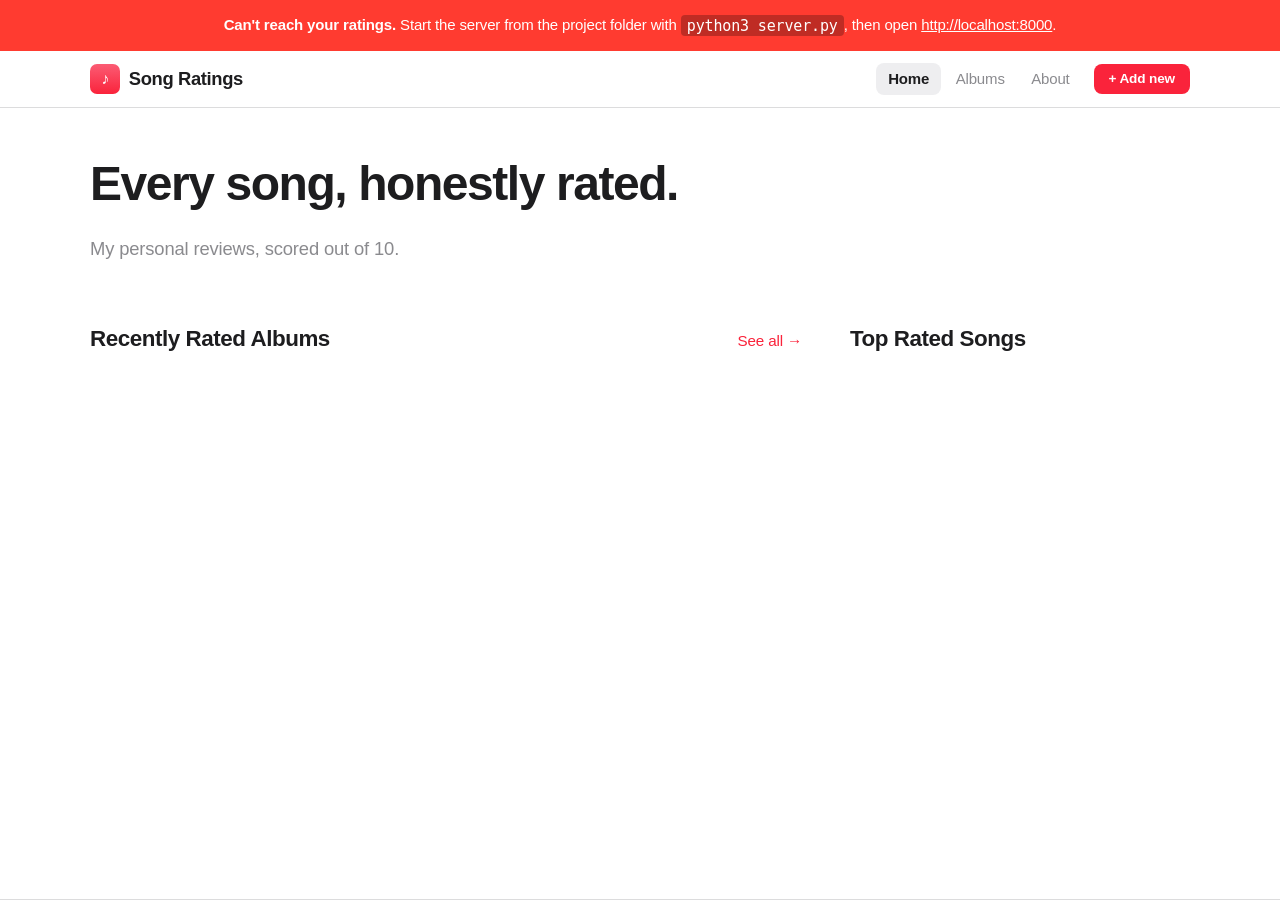
==== index.html @ 0f401fde "first commit" ====
<!DOCTYPE html>
<html lang="en">
<head>
  <meta charset="UTF-8">
  <meta name="viewport" content="width=device-width, initial-scale=1.0">
  <title>Song Ratings</title>
  <meta name="description" content="My personal song reviews and ratings.">
  <link rel="icon" href="assets/favicon.svg" type="image/svg+xml">
  <link rel="stylesheet" href="css/base.css">
  <link rel="stylesheet" href="css/layout.css">
  <link rel="stylesheet" href="css/components.css">
</head>
<body>
  <header id="site-header" class="site-header"></header>

  <main class="container">
    <section class="hero">
      <h1>Every song, honestly rated.</h1>
      <p class="hero-sub">My personal reviews, scored out of 10.</p>
      <div id="stats" class="stats"></div>
    </section>

    <div class="home-layout">
      <section>
        <div class="section-head">
          <h2>Recently Rated Albums</h2>
          <a href="albums.html" class="section-link">See all →</a>
        </div>
        <div id="recent-grid" class="album-grid"></div>
      </section>

      <aside class="sidebar">
        <h2>Top Rated Songs</h2>
        <div id="top-list" class="song-list"></div>
      </aside>
    </div>
  </main>

  <footer id="site-footer" class="site-footer"></footer>

  <script src="js/store.js"></script>
  <script src="js/utils.js"></script>
  <script src="js/components.js"></script>
  <script src="js/pages/home.js"></script>
</body>
</html>
---- css/base.css ----
/* Design tokens, reset, and typography. Change the look of the site here.
   Styled after Apple Music: SF system font, pink-red key color, translucent
   materials, and automatic light/dark mode. */

:root {
  /* Light mode */
  --bg: #ffffff;
  --bg-translucent: rgb(255 255 255 / 0.72);
  --surface: rgb(118 118 128 / 0.08);
  --surface-hover: rgb(118 118 128 / 0.14);
  --fill: rgb(118 118 128 / 0.12);
  --stripe: rgb(0 0 0 / 0.03);
  --border: rgb(60 60 67 / 0.18);
  --text: #1d1d1f;
  --text-muted: rgb(60 60 67 / 0.6);
  --accent: #fa233b;
  --accent-hover: #e01e34;
  --focus-ring: rgb(250 35 59 / 0.4);
  --on-accent: #ffffff;
  --cover-shadow: 0 4px 14px rgb(0 0 0 / 0.12);
  --cover-edge: inset 0 0 0 0.5px rgb(0 0 0 / 0.1);

  --tier-great: #34c759;
  --tier-good: #a4cf3c;
  --tier-okay: #ff9f0a;
  --tier-bad: #ff3b30;
  --on-tier: rgb(0 0 0 / 0.82);

  --radius: 12px;
  --radius-sm: 8px;
  --radius-cover: 6px;
  --max-width: 1180px;
  --gutter: clamp(16px, 4vw, 40px);

  --font-sans: -apple-system, BlinkMacSystemFont, "SF Pro Text", "SF Pro Icons",
    "Helvetica Neue", Helvetica, Arial, sans-serif;
  --font-display: -apple-system, BlinkMacSystemFont, "SF Pro Display",
    "Helvetica Neue", Helvetica, Arial, sans-serif;

  color-scheme: light dark;
}

@media (prefers-color-scheme: dark) {
  :root {
    --bg: #1f1f1f;
    --bg-translucent: rgb(31 31 31 / 0.72);
    --surface: rgb(255 255 255 / 0.05);
    --surface-hover: rgb(255 255 255 / 0.09);
    --fill: rgb(118 118 128 / 0.24);
    --stripe: rgb(255 255 255 / 0.035);
    --border: rgb(84 84 88 / 0.6);
    --text: rgb(255 255 255 / 0.92);
    --text-muted: rgb(235 235 245 / 0.6);
    --accent: #fa586a;
    --accent-hover: #fb6d7d;
    --focus-ring: rgb(250 88 106 / 0.45);
    --cover-shadow: 0 4px 18px rgb(0 0 0 / 0.45);
    --cover-edge: inset 0 0 0 0.5px rgb(255 255 255 / 0.1);

    --tier-great: #30d158;
    --tier-good: #a8d64a;
    --tier-okay: #ffb340;
    --tier-bad: #ff453a;
  }
}

*,
*::before,
*::after {
  box-sizing: border-box;
}

body {
  margin: 0;
  min-height: 100vh;
  display: flex;
  flex-direction: column;
  background: var(--bg);
  color: var(--text);
  font-family: var(--font-sans);
  font-size: 15px;
  line-height: 1.47;
  letter-spacing: -0.01em;
  -webkit-font-smoothing: antialiased;
  -moz-osx-font-smoothing: grayscale;
}

h1,
h2,
h3 {
  font-family: var(--font-display);
  line-height: 1.15;
  margin: 0 0 0.5em;
}

h1 { font-size: clamp(1.9rem, 4vw, 2.5rem); font-weight: 700; letter-spacing: -0.025em; }
h2 { font-size: 1.4rem; font-weight: 700; letter-spacing: -0.02em; }
h3 { font-size: 1rem; font-weight: 600; letter-spacing: -0.01em; }

p { margin: 0 0 1em; }

a {
  color: var(--accent);
  text-decoration: none;
}

img {
  max-width: 100%;
  display: block;
}

input,
select {
  font: inherit;
  color: var(--text);
  background-color: var(--fill);
  border: 0;
  border-radius: var(--radius-sm);
  padding: 0.55em 0.85em;
}

input::placeholder { color: var(--text-muted); }

select {
  appearance: none;
  padding-right: 2.2em;
  background-image: url("data:image/svg+xml,%3Csvg xmlns='http://www.w3.org/2000/svg' width='10' height='6' viewBox='0 0 10 6'%3E%3Cpath d='M1 1l4 4 4-4' fill='none' stroke='%238e8e93' stroke-width='1.6' stroke-linecap='round' stroke-linejoin='round'/%3E%3C/svg%3E");
  background-repeat: no-repeat;
  background-position: right 0.85em center;
  cursor: pointer;
}

input:focus,
select:focus,
a:focus-visible,
button:focus-visible {
  outline: 3px solid var(--focus-ring);
  outline-offset: 1px;
}

.muted { color: var(--text-muted); }
---- css/layout.css ----
/* Page-level structure: header, footer, containers, grids. */

.container {
  width: 100%;
  max-width: var(--max-width);
  margin: 0 auto;
  padding-inline: var(--gutter);
}

main.container {
  flex: 1;
  padding-block: 2.5rem 4rem;
}

/* Header */
.site-header {
  position: sticky;
  top: 0;
  z-index: 10;
  background: var(--bg-translucent);
  backdrop-filter: saturate(180%) blur(20px);
  -webkit-backdrop-filter: saturate(180%) blur(20px);
  border-bottom: 0.5px solid var(--border);
}

.header-inner {
  display: flex;
  align-items: center;
  justify-content: space-between;
  gap: 1rem;
  height: 56px;
}

.logo {
  display: flex;
  align-items: center;
  gap: 0.55rem;
  color: var(--text);
  font-family: var(--font-display);
  font-weight: 600;
  font-size: 1.15rem;
  letter-spacing: -0.02em;
}

.logo-mark {
  display: grid;
  place-items: center;
  width: 30px;
  height: 30px;
  border-radius: 7px;
  background: linear-gradient(180deg, #fb5c74, #fa233b);
  color: #fff;
  font-size: 1rem;
}

.nav {
  display: flex;
  align-items: center;
  gap: 0.15rem;
}

.nav-link {
  color: var(--text-muted);
  padding: 0.35em 0.8em;
  border-radius: var(--radius-sm);
  font-weight: 500;
  transition: color 0.15s, background 0.15s;
}

.nav-link:hover { color: var(--text); }
.nav-link.active { color: var(--text); background: var(--fill); font-weight: 600; }

/* Footer */
.site-footer {
  border-top: 0.5px solid var(--border);
  color: var(--text-muted);
  font-size: 0.8rem;
}

.footer-inner {
  display: flex;
  justify-content: space-between;
  flex-wrap: wrap;
  gap: 0.5rem;
  padding-block: 1.5rem;
}

/* Home */
.hero {
  padding-block: 0.5rem 2.5rem;
}

.hero h1 { font-size: clamp(2.1rem, 5vw, 3rem); font-weight: 800; letter-spacing: -0.03em; }

.hero-sub {
  color: var(--text-muted);
  font-size: 1.15rem;
}

.home-layout {
  display: grid;
  grid-template-columns: 1fr 340px;
  gap: 3rem;
  align-items: start;
}

.sidebar {
  position: sticky;
  top: 80px;
}

.section-head,
.page-head {
  display: flex;
  align-items: baseline;
  justify-content: space-between;
  flex-wrap: wrap;
  gap: 0.5rem;
  margin-bottom: 1rem;
}

.section-head h2 { margin: 0; }

/* Grids */
.album-grid {
  display: grid;
  grid-template-columns: repeat(auto-fill, minmax(180px, 1fr));
  gap: 1.75rem 1.25rem;
}

.song-list {
  display: flex;
  flex-direction: column;
}

/* Prose pages (About) */
.prose {
  max-width: 720px;
}

.prose h2 { margin-top: 2rem; }

@media (max-width: 860px) {
  .home-layout { grid-template-columns: 1fr; }
  .sidebar { position: static; }
}

@media (max-width: 480px) {
  .logo-text { display: none; }
  .nav-link { padding: 0.35em 0.5em; }
  .album-grid { grid-template-columns: repeat(2, 1fr); gap: 1.25rem 0.75rem; }
}
---- css/components.css ----
/* Reusable pieces: cards, rating badges, covers, tracklist, detail pages. */

/* Stats */
.stats {
  display: flex;
  flex-wrap: wrap;
  gap: 0.75rem;
  margin-top: 1.5rem;
}

.stat {
  display: flex;
  flex-direction: column;
  min-width: 140px;
  padding: 0.9rem 1.2rem;
  background: var(--surface);
  border-radius: var(--radius);
}

.stat-value {
  font-family: var(--font-display);
  font-size: 1.75rem;
  font-weight: 700;
  letter-spacing: -0.02em;
  font-variant-numeric: tabular-nums;
}

.stat-label { color: var(--text-muted); font-size: 0.8rem; font-weight: 500; }

.section-link { font-weight: 400; font-size: 0.95rem; }
.section-link:hover { text-decoration: underline; }

/* Covers */
.cover {
  aspect-ratio: 1;
  object-fit: cover;
  border-radius: var(--radius-cover);
  background: var(--fill);
  box-shadow: var(--cover-edge);
  flex-shrink: 0;
}

.cover-sm { width: 44px; border-radius: 4px; }
.cover-md { width: 100%; box-shadow: var(--cover-edge), var(--cover-shadow); }
.cover-lg {
  width: min(270px, 100%);
  border-radius: 10px;
  box-shadow: var(--cover-edge), 0 10px 40px rgb(0 0 0 / 0.25);
}

.cover-placeholder {
  display: grid;
  place-items: center;
  background: linear-gradient(
    135deg,
    hsl(var(--hue) 70% 55%),
    hsl(calc(var(--hue) + 50) 65% 35%)
  );
  color: rgb(255 255 255 / 0.9);
  font-family: var(--font-display);
  font-weight: 700;
  font-size: 2.5rem;
}

.cover-sm.cover-placeholder { font-size: 1rem; }
.cover-lg.cover-placeholder { font-size: 5rem; }

/* Rating badge */
.rating-badge {
  display: inline-grid;
  place-items: center;
  font-family: var(--font-display);
  font-weight: 700;
  border-radius: 6px;
  color: var(--on-tier);
  font-variant-numeric: tabular-nums;
  letter-spacing: -0.01em;
}

.rating-sm { min-width: 38px; padding: 0.1em 0.45em; font-size: 0.8rem; }
.rating-md { min-width: 44px; padding: 0.2em 0.5em; font-size: 0.95rem; }
.rating-lg { min-width: 110px; padding: 0.25em 0.5em; font-size: 3rem; border-radius: var(--radius); }

.tier-great { background: var(--tier-great); }
.tier-good  { background: var(--tier-good); }
.tier-okay  { background: var(--tier-okay); }
.tier-bad   { background: var(--tier-bad); }
.tier-none  { background: var(--fill); color: var(--text-muted); }

/* Progress (tracks rated) */
.progress {
  display: flex;
  align-items: center;
  gap: 0.5rem;
  margin-top: 0.4rem;
}

.progress-bar {
  flex: 1;
  max-width: 200px;
  height: 3px;
  background: var(--fill);
  border-radius: 999px;
  overflow: hidden;
}

.progress-bar span {
  display: block;
  height: 100%;
  background: var(--accent);
  border-radius: 999px;
}

.progress-label {
  color: var(--text-muted);
  font-size: 0.72rem;
  white-space: nowrap;
}

/* Album card (grid): just artwork and text, like an Apple Music shelf */
.album-card {
  position: relative;
  display: flex;
  flex-direction: column;
  gap: 0.55rem;
  color: inherit;
}

.album-card .cover { transition: filter 0.2s; }
.album-card:hover .cover { filter: brightness(0.82); }

.album-card .rating-badge {
  position: absolute;
  top: 0.5rem;
  right: 0.5rem;
  box-shadow: 0 2px 8px rgb(0 0 0 / 0.3);
}

.album-card .tier-none {
  background: rgb(30 30 30 / 0.55);
  color: rgb(255 255 255 / 0.85);
  backdrop-filter: blur(12px);
  -webkit-backdrop-filter: blur(12px);
}

.album-card-body { min-width: 0; line-height: 1.3; }

.album-title,
.song-title {
  margin: 0;
  font-family: var(--font-sans);
  font-size: 0.92rem;
  font-weight: 500;
  overflow: hidden;
  text-overflow: ellipsis;
  white-space: nowrap;
}

.album-artist,
.song-artist {
  margin: 0;
  color: var(--text-muted);
  font-size: 0.88rem;
  overflow: hidden;
  text-overflow: ellipsis;
  white-space: nowrap;
}

/* Song row (ranked list) */
.song-row {
  display: flex;
  align-items: center;
  gap: 0.75rem;
  padding: 0.45rem 0.5rem;
  border-radius: var(--radius-sm);
  color: inherit;
}

.song-row:hover { background: var(--surface-hover); }

.song-rank {
  width: 1.5rem;
  text-align: right;
  color: var(--text-muted);
  font-size: 0.9rem;
  font-weight: 600;
  font-variant-numeric: tabular-nums;
}

.song-row-body {
  display: flex;
  flex-direction: column;
  flex: 1;
  min-width: 0;
  line-height: 1.3;
}

.song-row-body .song-artist { font-size: 0.82rem; }

/* Tracklist (album page): striped rows like Apple Music */
.tracklist {
  margin-top: 2rem;
}

.tracklist-head,
.track-row {
  display: grid;
  grid-template-columns: 2rem 1fr auto 3.5rem;
  gap: 1rem;
  align-items: center;
  padding: 0.55rem 0.75rem;
}

.tracklist-head {
  color: var(--text-muted);
  font-size: 0.72rem;
  font-weight: 600;
  letter-spacing: 0.04em;
  text-transform: uppercase;
  margin-bottom: 0.25rem;
}

.tracklist-head span:first-child,
.track-number { text-align: right; }

.tracklist-head span:last-child { text-align: center; }

.track-row {
  border-radius: var(--radius-sm);
  color: var(--text);
}

.track-row:nth-of-type(odd) { background: var(--stripe); }
.track-row:hover { background: var(--surface-hover); }

.track-number,
.track-duration {
  color: var(--text-muted);
  font-variant-numeric: tabular-nums;
  font-size: 0.88rem;
}

.track-title {
  min-width: 0;
  overflow: hidden;
  text-overflow: ellipsis;
  white-space: nowrap;
}

.track-row.unrated .track-title { color: var(--text-muted); }
.track-row.unrated:hover .track-title { color: var(--text); }

/* Filters */
.filters {
  display: flex;
  flex-wrap: wrap;
  gap: 0.6rem;
  margin-bottom: 1.75rem;
}

.filters input { flex: 1 1 260px; }
.filters select { flex: 0 1 auto; }

.empty-state {
  grid-column: 1 / -1;
  padding: 3rem 1rem;
  text-align: center;
  color: var(--text-muted);
}

/* Album & song detail pages */
.back-link {
  display: inline-block;
  margin-bottom: 1.5rem;
  font-size: 0.95rem;
}

.back-link:hover { text-decoration: underline; }

.detail-hero {
  display: grid;
  grid-template-columns: auto 1fr auto;
  gap: 2rem;
  align-items: end;
  padding-bottom: 1.5rem;
}

.eyebrow {
  margin: 0 0 0.4rem;
  color: var(--text-muted);
  font-size: 0.75rem;
  font-weight: 600;
  letter-spacing: 0.04em;
  text-transform: uppercase;
}

.detail-hero h1 { margin-bottom: 0.2rem; }

.detail-hero-artist {
  margin: 0;
  color: var(--accent);
  font-family: var(--font-display);
  font-size: clamp(1.25rem, 2.5vw, 1.6rem);
  font-weight: 500;
  letter-spacing: -0.02em;
}

.detail-hero-sub { color: var(--text-muted); margin: 0.25rem 0 1rem; }

.detail-hero-score {
  display: flex;
  flex-direction: column;
  align-items: center;
  gap: 0.35rem;
}

.score-label { color: var(--text-muted); font-size: 0.8rem; }

.tags {
  display: flex;
  flex-wrap: wrap;
  gap: 0.4rem;
}

.tag {
  padding: 0.2em 0.75em;
  background: var(--fill);
  border-radius: 999px;
  color: var(--text-muted);
  font-size: 0.78rem;
  font-weight: 500;
}

.review {
  max-width: 720px;
  padding-top: 1.5rem;
  font-size: 1.05rem;
  line-height: 1.6;
}

.review-date {
  margin-top: 2rem;
  color: var(--text-muted);
  font-size: 0.85rem;
}

.track-nav {
  display: flex;
  justify-content: space-between;
  gap: 1rem;
  margin-top: 3rem;
  padding-top: 1.5rem;
  border-top: 0.5px solid var(--border);
}

.track-nav a:hover { text-decoration: underline; }

/* About page scale */
.scale {
  list-style: none;
  padding: 0;
  display: flex;
  flex-direction: column;
  gap: 0.75rem;
}

.scale li {
  display: flex;
  align-items: center;
  gap: 1rem;
}

.scale .rating-badge { min-width: 64px; }

@media (max-width: 720px) {
  .detail-hero {
    grid-template-columns: 1fr;
    align-items: start;
  }

  .detail-hero-score {
    flex-direction: row;
    align-items: baseline;
    gap: 0.75rem;
  }

  .rating-lg { font-size: 2.2rem; min-width: 90px; }

  .tracklist-head,
  .track-row { gap: 0.6rem; padding-inline: 0.4rem; }
}

/* Buttons: filled accent for primary, gray fill with accent text otherwise */
.button {
  display: inline-flex;
  align-items: center;
  justify-content: center;
  gap: 0.4em;
  padding: 0.5em 1.1em;
  font: inherit;
  font-weight: 600;
  font-size: 0.9rem;
  color: var(--accent);
  background: var(--fill);
  border: 0;
  border-radius: var(--radius-sm);
  cursor: pointer;
  white-space: nowrap;
  transition: background 0.15s, transform 0.1s;
}

.button:hover { background: var(--surface-hover); }
.button:active { transform: scale(0.97); }

.button-primary {
  background: var(--accent);
  color: var(--on-accent);
}

.button-primary:hover { background: var(--accent-hover); }

.button-danger { color: var(--tier-bad); }

.nav-add { margin-left: 0.6rem; padding-block: 0.35em; font-size: 0.85rem; }

.page-actions {
  display: flex;
  gap: 0.5rem;
  width: 100%;
}

.empty-state .button { margin-top: 0.5rem; }

.detail-hero-score .button { margin-top: 0.5rem; }

.danger-zone {
  margin-top: 3rem;
  padding-top: 1.5rem;
  border-top: 0.5px solid var(--border);
}

/* Search results (Add page) */
.search-result {
  width: 100%;
  font: inherit;
  text-align: left;
  background: none;
  border: 0;
  cursor: pointer;
}

.add-hint {
  color: var(--accent);
  font-size: 0.85rem;
  font-weight: 600;
  white-space: nowrap;
}

/* Rating form */
.rate-form {
  display: flex;
  flex-direction: column;
  gap: 1.25rem;
  max-width: 720px;
  padding-top: 1.5rem;
}

.field {
  display: flex;
  flex-direction: column;
  gap: 0.4rem;
}

.field-label { font-weight: 600; font-size: 0.85rem; }

.field textarea {
  font: inherit;
  color: var(--text);
  background: var(--fill);
  border: 0;
  border-radius: var(--radius-sm);
  padding: 0.7em 0.9em;
  resize: vertical;
}

.field textarea:focus { outline: 3px solid var(--focus-ring); outline-offset: 1px; }

.score-input {
  display: flex;
  align-items: center;
  gap: 1rem;
}

.score-input input[type="range"] {
  flex: 1;
  padding: 0;
  border: 0;
  background: none;
  accent-color: var(--accent);
}

.score-input input[type="number"] { width: 5.5em; }

.form-actions {
  display: flex;
  flex-wrap: wrap;
  gap: 0.75rem;
}

@media (max-width: 480px) {
  .nav-add { margin-left: 0.25rem; padding-inline: 0.7em; }
  .score-input { flex-wrap: wrap; }
  .score-input input[type="range"] { flex-basis: 100%; }
}

/* Shown when the local server isn't running */
.server-warning {
  padding: 0.9rem var(--gutter);
  background: var(--tier-bad);
  color: #fff;
  text-align: center;
}

.server-warning a { color: #fff; text-decoration: underline; }

.server-warning code {
  padding: 0.1em 0.4em;
  background: rgb(0 0 0 / 0.25);
  border-radius: 4px;
}
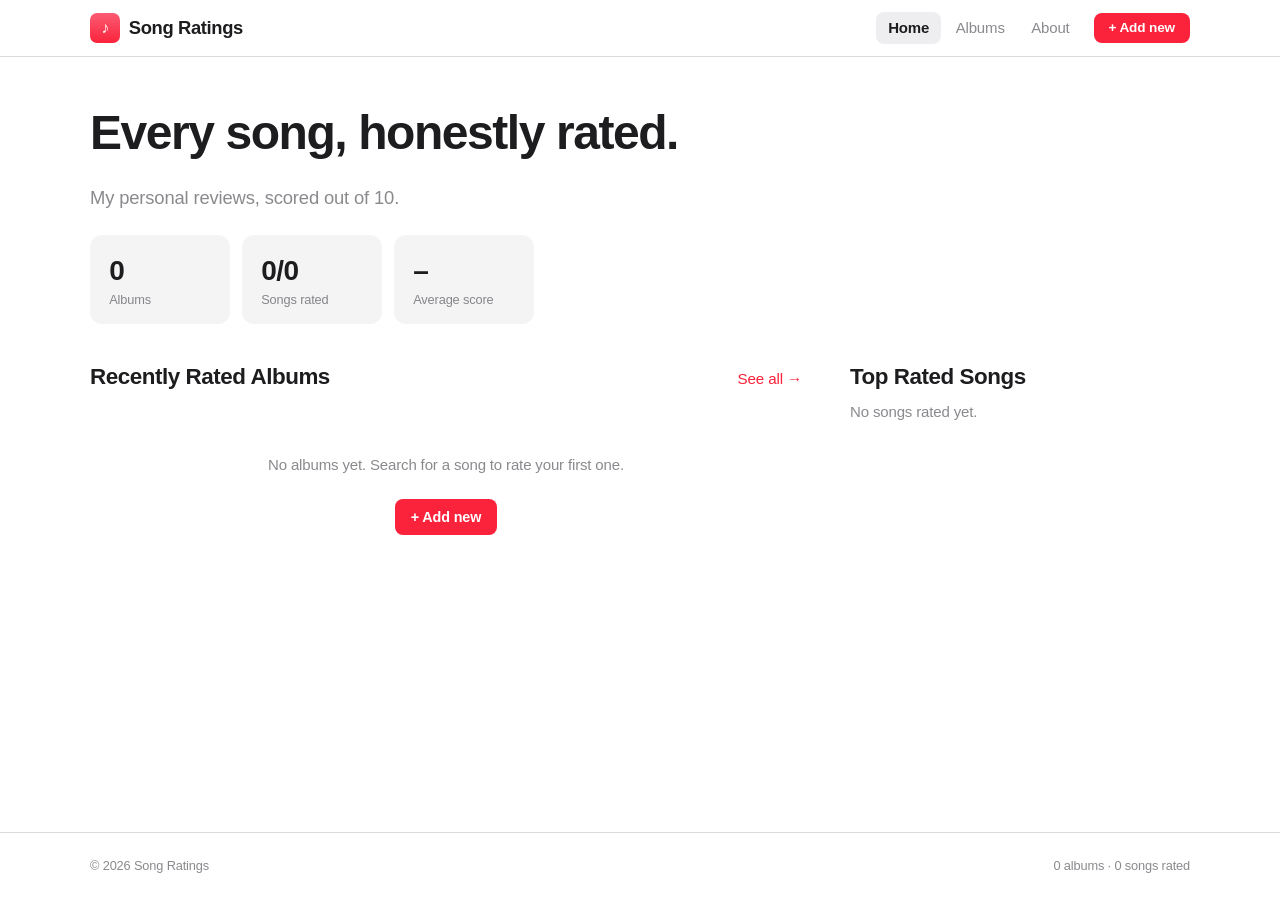
==== commit ac89c79e: "edits so that the data is stored on the user's device" ====
--- a/index.html
+++ b/index.html
@@ -6,6 +6,11 @@
   <title>Song Ratings</title>
   <meta name="description" content="My personal song reviews and ratings.">
   <link rel="icon" href="assets/favicon.svg" type="image/svg+xml">
+  <link rel="manifest" href="manifest.webmanifest">
+  <link rel="apple-touch-icon" href="assets/icons/apple-touch-icon.png">
+  <meta name="apple-mobile-web-app-title" content="Ratings">
+  <meta name="theme-color" content="#ffffff" media="(prefers-color-scheme: light)">
+  <meta name="theme-color" content="#1f1f1f" media="(prefers-color-scheme: dark)">
   <link rel="stylesheet" href="css/base.css">
   <link rel="stylesheet" href="css/layout.css">
   <link rel="stylesheet" href="css/components.css">
--- a/css/components.css
+++ b/css/components.css
@@ -513,18 +513,10 @@
   .score-input input[type="range"] { flex-basis: 100%; }
 }
 
-/* Shown when the local server isn't running */
-.server-warning {
+/* Shown when browser storage is blocked */
+.storage-warning {
   padding: 0.9rem var(--gutter);
   background: var(--tier-bad);
   color: #fff;
   text-align: center;
 }
-
-.server-warning a { color: #fff; text-decoration: underline; }
-
-.server-warning code {
-  padding: 0.1em 0.4em;
-  background: rgb(0 0 0 / 0.25);
-  border-radius: 4px;
-}
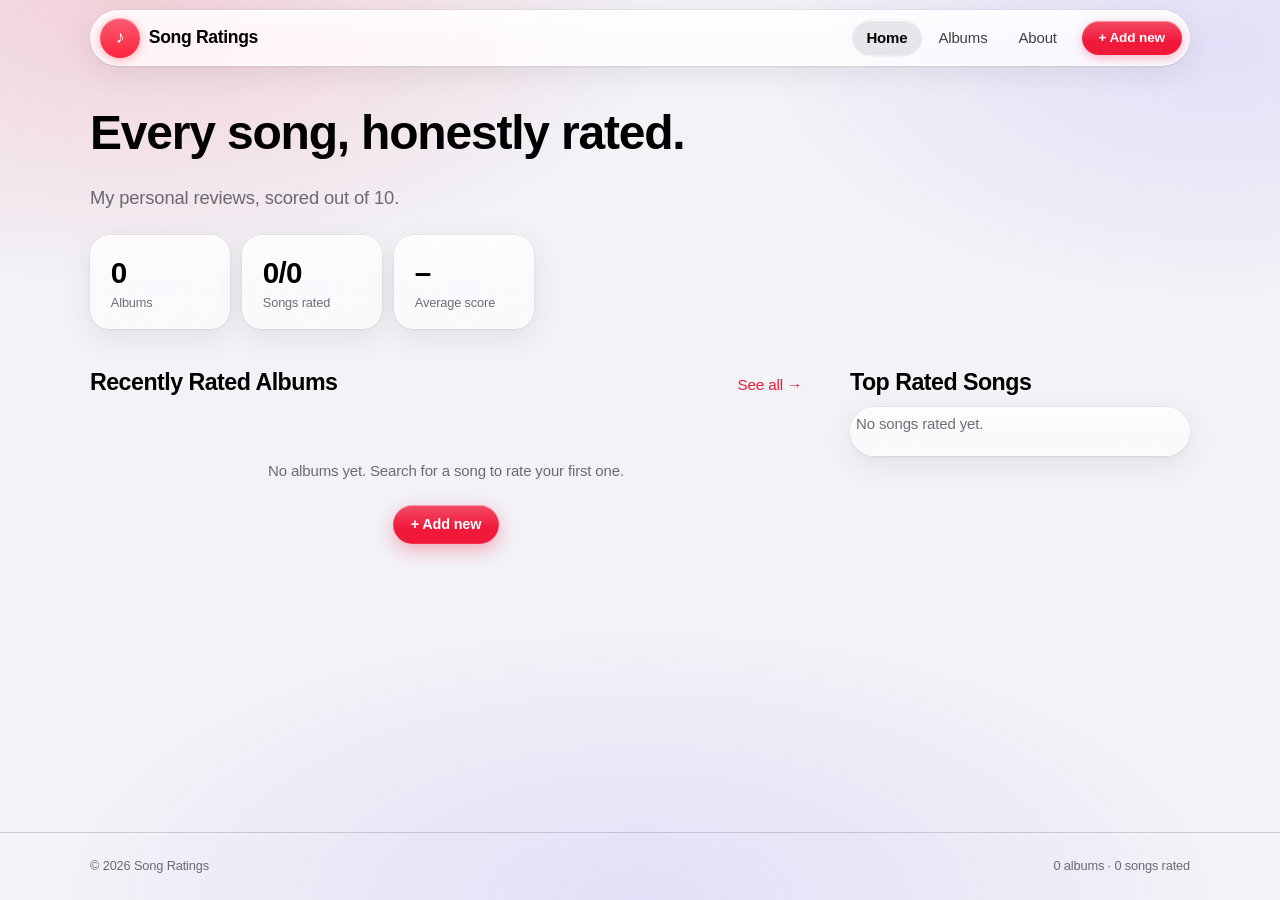
==== commit 36f26ed5: "improved css" ====
--- a/index.html
+++ b/index.html
@@ -9,8 +9,8 @@
   <link rel="manifest" href="manifest.webmanifest">
   <link rel="apple-touch-icon" href="assets/icons/apple-touch-icon.png">
   <meta name="apple-mobile-web-app-title" content="Ratings">
-  <meta name="theme-color" content="#ffffff" media="(prefers-color-scheme: light)">
-  <meta name="theme-color" content="#1f1f1f" media="(prefers-color-scheme: dark)">
+  <meta name="theme-color" content="#f2f2f7" media="(prefers-color-scheme: light)">
+  <meta name="theme-color" content="#000000" media="(prefers-color-scheme: dark)">
   <link rel="stylesheet" href="css/base.css">
   <link rel="stylesheet" href="css/layout.css">
   <link rel="stylesheet" href="css/components.css">
--- a/css/base.css
+++ b/css/base.css
@@ -1,36 +1,56 @@
 /* Design tokens, reset, and typography. Change the look of the site here.
-   Styled after Apple Music: SF system font, pink-red key color, translucent
-   materials, and automatic light/dark mode. */
+   Styled after iOS / Apple Music: SF system font, pink-red key color,
+   "Liquid Glass" translucent materials, spring easing, and automatic
+   light/dark mode. */
 
 :root {
   /* Light mode */
-  --bg: #ffffff;
-  --bg-translucent: rgb(255 255 255 / 0.72);
-  --surface: rgb(118 118 128 / 0.08);
-  --surface-hover: rgb(118 118 128 / 0.14);
-  --fill: rgb(118 118 128 / 0.12);
-  --stripe: rgb(0 0 0 / 0.03);
-  --border: rgb(60 60 67 / 0.18);
-  --text: #1d1d1f;
-  --text-muted: rgb(60 60 67 / 0.6);
-  --accent: #fa233b;
-  --accent-hover: #e01e34;
-  --focus-ring: rgb(250 35 59 / 0.4);
+  --bg: #f2f2f7;
+  --surface: rgb(118 118 128 / 0.1);
+  --surface-hover: rgb(118 118 128 / 0.16);
+  --fill: rgb(118 118 128 / 0.14);
+  --separator: rgb(60 60 67 / 0.2);
+  --border: rgb(60 60 67 / 0.22);
+  --text: #000000;
+  --text-muted: rgb(60 60 67 / 0.74);
+  --accent: #f0193a;
+  --accent-hover: #d9122f;
+  --focus-ring: rgb(240 25 58 / 0.45);
   --on-accent: #ffffff;
-  --cover-shadow: 0 4px 14px rgb(0 0 0 / 0.12);
+  --cover-shadow: 0 6px 18px rgb(0 0 0 / 0.14);
+  --cover-shadow-lift: 0 14px 34px rgb(0 0 0 / 0.2);
   --cover-edge: inset 0 0 0 0.5px rgb(0 0 0 / 0.1);
+  --glow-1: rgb(250 35 59 / 0.16);
+  --glow-2: rgb(120 90 255 / 0.12);
+
+  /* Liquid Glass material */
+  --glass: rgb(255 255 255 / 0.62);
+  --glass-strong: rgb(255 255 255 / 0.74);
+  --glass-sheen: linear-gradient(180deg, rgb(255 255 255 / 0.55), rgb(255 255 255 / 0) 55%);
+  --glass-edge:
+    inset 0 1px 0 rgb(255 255 255 / 0.95),
+    inset 0 0 0 0.5px rgb(255 255 255 / 0.7),
+    0 0 0 0.5px rgb(0 0 0 / 0.07);
+  --glass-shadow: 0 8px 30px rgb(0 0 0 / 0.08), 0 1px 3px rgb(0 0 0 / 0.06);
+  --glass-blur: blur(28px) saturate(190%);
 
   --tier-great: #34c759;
   --tier-good: #a4cf3c;
   --tier-okay: #ff9f0a;
   --tier-bad: #ff3b30;
-  --on-tier: rgb(0 0 0 / 0.82);
-
-  --radius: 12px;
-  --radius-sm: 8px;
-  --radius-cover: 6px;
+  --on-tier: rgb(0 0 0 / 0.85);
+
+  --radius-lg: 26px;
+  --radius: 20px;
+  --radius-sm: 14px;
+  --radius-cover: 12px;
   --max-width: 1180px;
   --gutter: clamp(16px, 4vw, 40px);
+
+  /* iOS-style spring curve: fast start, long soft settle */
+  --ease: cubic-bezier(0.32, 0.72, 0, 1);
+  --dur: 0.45s;
+  --dur-fast: 0.25s;
 
   --font-sans: -apple-system, BlinkMacSystemFont, "SF Pro Text", "SF Pro Icons",
     "Helvetica Neue", Helvetica, Arial, sans-serif;
@@ -42,20 +62,30 @@
 
 @media (prefers-color-scheme: dark) {
   :root {
-    --bg: #1f1f1f;
-    --bg-translucent: rgb(31 31 31 / 0.72);
-    --surface: rgb(255 255 255 / 0.05);
-    --surface-hover: rgb(255 255 255 / 0.09);
-    --fill: rgb(118 118 128 / 0.24);
-    --stripe: rgb(255 255 255 / 0.035);
-    --border: rgb(84 84 88 / 0.6);
-    --text: rgb(255 255 255 / 0.92);
-    --text-muted: rgb(235 235 245 / 0.6);
-    --accent: #fa586a;
-    --accent-hover: #fb6d7d;
-    --focus-ring: rgb(250 88 106 / 0.45);
-    --cover-shadow: 0 4px 18px rgb(0 0 0 / 0.45);
-    --cover-edge: inset 0 0 0 0.5px rgb(255 255 255 / 0.1);
+    --bg: #000000;
+    --surface: rgb(255 255 255 / 0.06);
+    --surface-hover: rgb(255 255 255 / 0.11);
+    --fill: rgb(118 118 128 / 0.28);
+    --separator: rgb(84 84 88 / 0.55);
+    --border: rgb(84 84 88 / 0.65);
+    --text: #ffffff;
+    --text-muted: rgb(235 235 245 / 0.7);
+    --accent: #ff4d63;
+    --accent-hover: #ff667a;
+    --focus-ring: rgb(255 77 99 / 0.5);
+    --cover-shadow: 0 6px 22px rgb(0 0 0 / 0.6);
+    --cover-shadow-lift: 0 16px 40px rgb(0 0 0 / 0.75);
+    --cover-edge: inset 0 0 0 0.5px rgb(255 255 255 / 0.12);
+    --glow-1: rgb(250 35 59 / 0.22);
+    --glow-2: rgb(110 80 255 / 0.18);
+
+    --glass: rgb(44 44 48 / 0.5);
+    --glass-strong: rgb(30 30 34 / 0.66);
+    --glass-sheen: linear-gradient(180deg, rgb(255 255 255 / 0.1), rgb(255 255 255 / 0) 55%);
+    --glass-edge:
+      inset 0 1px 0 rgb(255 255 255 / 0.2),
+      inset 0 0 0 0.5px rgb(255 255 255 / 0.12);
+    --glass-shadow: 0 10px 40px rgb(0 0 0 / 0.55);
 
     --tier-great: #30d158;
     --tier-good: #a8d64a;
@@ -83,18 +113,32 @@
   letter-spacing: -0.01em;
   -webkit-font-smoothing: antialiased;
   -moz-osx-font-smoothing: grayscale;
+  -webkit-tap-highlight-color: transparent;
+}
+
+/* Soft color glow behind everything, so the glass has something to refract */
+body::before {
+  content: "";
+  position: fixed;
+  inset: 0;
+  z-index: -1;
+  pointer-events: none;
+  background:
+    radial-gradient(60% 45% at 10% 0%, var(--glow-1), transparent 70%),
+    radial-gradient(50% 40% at 95% 5%, var(--glow-2), transparent 70%),
+    radial-gradient(60% 40% at 50% 100%, var(--glow-2), transparent 75%);
 }
 
 h1,
 h2,
 h3 {
   font-family: var(--font-display);
-  line-height: 1.15;
+  line-height: 1.12;
   margin: 0 0 0.5em;
 }
 
-h1 { font-size: clamp(1.9rem, 4vw, 2.5rem); font-weight: 700; letter-spacing: -0.025em; }
-h2 { font-size: 1.4rem; font-weight: 700; letter-spacing: -0.02em; }
+h1 { font-size: clamp(2rem, 4vw, 2.6rem); font-weight: 800; letter-spacing: -0.022em; }
+h2 { font-size: 1.45rem; font-weight: 700; letter-spacing: -0.022em; }
 h3 { font-size: 1rem; font-weight: 600; letter-spacing: -0.01em; }
 
 p { margin: 0 0 1em; }
@@ -102,6 +146,7 @@
 a {
   color: var(--accent);
   text-decoration: none;
+  transition: color var(--dur-fast) var(--ease), opacity var(--dur-fast) var(--ease);
 }
 
 img {
@@ -109,24 +154,34 @@
   display: block;
 }
 
+/* Glass capsule fields */
 input,
 select {
   font: inherit;
   color: var(--text);
-  background-color: var(--fill);
+  background-color: var(--glass);
+  background-image: var(--glass-sheen);
   border: 0;
-  border-radius: var(--radius-sm);
-  padding: 0.55em 0.85em;
+  border-radius: 999px;
+  padding: 0.65em 1.15em;
+  box-shadow: var(--glass-edge), var(--glass-shadow);
+  backdrop-filter: var(--glass-blur);
+  -webkit-backdrop-filter: var(--glass-blur);
+  transition: box-shadow var(--dur) var(--ease), background-color var(--dur) var(--ease);
 }
 
 input::placeholder { color: var(--text-muted); }
+
+input[type="search"] { -webkit-appearance: none; appearance: none; }
 
 select {
   appearance: none;
-  padding-right: 2.2em;
-  background-image: url("data:image/svg+xml,%3Csvg xmlns='http://www.w3.org/2000/svg' width='10' height='6' viewBox='0 0 10 6'%3E%3Cpath d='M1 1l4 4 4-4' fill='none' stroke='%238e8e93' stroke-width='1.6' stroke-linecap='round' stroke-linejoin='round'/%3E%3C/svg%3E");
+  padding-right: 2.4em;
+  background-image:
+    url("data:image/svg+xml,%3Csvg xmlns='http://www.w3.org/2000/svg' width='10' height='6' viewBox='0 0 10 6'%3E%3Cpath d='M1 1l4 4 4-4' fill='none' stroke='%238e8e93' stroke-width='1.6' stroke-linecap='round' stroke-linejoin='round'/%3E%3C/svg%3E"),
+    var(--glass-sheen);
   background-repeat: no-repeat;
-  background-position: right 0.85em center;
+  background-position: right 1em center, 0 0;
   cursor: pointer;
 }
 
@@ -135,7 +190,22 @@
 a:focus-visible,
 button:focus-visible {
   outline: 3px solid var(--focus-ring);
-  outline-offset: 1px;
+  outline-offset: 2px;
 }
 
 .muted { color: var(--text-muted); }
+
+/* Gentle rise when a page opens */
+@keyframes rise-in {
+  from { opacity: 0; transform: translateY(8px); }
+  to   { opacity: 1; transform: none; }
+}
+
+@media (prefers-reduced-motion: reduce) {
+  *,
+  *::before,
+  *::after {
+    animation-duration: 0.01ms !important;
+    transition-duration: 0.01ms !important;
+  }
+}
--- a/css/layout.css
+++ b/css/layout.css
@@ -9,18 +9,27 @@
 
 main.container {
   flex: 1;
-  padding-block: 2.5rem 4rem;
+  padding-block: 2rem 4rem;
+  animation: rise-in 0.6s var(--ease) both;
 }
 
-/* Header */
+/* Header: a floating Liquid Glass capsule */
 .site-header {
   position: sticky;
   top: 0;
   z-index: 10;
-  background: var(--bg-translucent);
-  backdrop-filter: saturate(180%) blur(20px);
-  -webkit-backdrop-filter: saturate(180%) blur(20px);
-  border-bottom: 0.5px solid var(--border);
+  padding: 10px var(--gutter) 0;
+}
+
+.site-header .header-inner {
+  max-width: calc(var(--max-width) - 2 * var(--gutter));
+  padding-inline: 8px;
+  background-color: var(--glass-strong);
+  background-image: var(--glass-sheen);
+  border-radius: 999px;
+  box-shadow: var(--glass-edge), var(--glass-shadow);
+  backdrop-filter: var(--glass-blur);
+  -webkit-backdrop-filter: var(--glass-blur);
 }
 
 .header-inner {
@@ -35,22 +44,24 @@
   display: flex;
   align-items: center;
   gap: 0.55rem;
+  padding-left: 2px;
   color: var(--text);
   font-family: var(--font-display);
-  font-weight: 600;
-  font-size: 1.15rem;
+  font-weight: 700;
+  font-size: 1.1rem;
   letter-spacing: -0.02em;
 }
 
 .logo-mark {
   display: grid;
   place-items: center;
-  width: 30px;
-  height: 30px;
-  border-radius: 7px;
+  width: 40px;
+  height: 40px;
+  border-radius: 50%;
   background: linear-gradient(180deg, #fb5c74, #fa233b);
+  box-shadow: inset 0 1px 0 rgb(255 255 255 / 0.45), 0 2px 8px rgb(250 35 59 / 0.35);
   color: #fff;
-  font-size: 1rem;
+  font-size: 1.1rem;
 }
 
 .nav {
@@ -60,19 +71,29 @@
 }
 
 .nav-link {
-  color: var(--text-muted);
-  padding: 0.35em 0.8em;
-  border-radius: var(--radius-sm);
+  color: var(--text);
+  padding: 0.45em 0.95em;
+  border-radius: 999px;
   font-weight: 500;
-  transition: color 0.15s, background 0.15s;
+  opacity: 0.75;
+  transition: background var(--dur) var(--ease), opacity var(--dur-fast) var(--ease),
+    transform var(--dur-fast) var(--ease);
 }
 
-.nav-link:hover { color: var(--text); }
-.nav-link.active { color: var(--text); background: var(--fill); font-weight: 600; }
+.nav-link:hover { opacity: 1; background: var(--surface); }
+.nav-link:active { transform: scale(0.94); }
+
+/* Selected tab sits in its own little glass lens */
+.nav-link.active {
+  opacity: 1;
+  font-weight: 600;
+  background: var(--surface-hover);
+  box-shadow: var(--glass-edge);
+}
 
 /* Footer */
 .site-footer {
-  border-top: 0.5px solid var(--border);
+  border-top: 0.5px solid var(--separator);
   color: var(--text-muted);
   font-size: 0.8rem;
 }
@@ -90,7 +111,7 @@
   padding-block: 0.5rem 2.5rem;
 }
 
-.hero h1 { font-size: clamp(2.1rem, 5vw, 3rem); font-weight: 800; letter-spacing: -0.03em; }
+.hero h1 { font-size: clamp(2.1rem, 5vw, 3rem); font-weight: 800; letter-spacing: -0.025em; }
 
 .hero-sub {
   color: var(--text-muted);
@@ -106,7 +127,7 @@
 
 .sidebar {
   position: sticky;
-  top: 80px;
+  top: 90px;
 }
 
 .section-head,
@@ -147,6 +168,6 @@
 
 @media (max-width: 480px) {
   .logo-text { display: none; }
-  .nav-link { padding: 0.35em 0.5em; }
+  .nav-link { padding: 0.45em 0.6em; }
   .album-grid { grid-template-columns: repeat(2, 1fr); gap: 1.25rem 0.75rem; }
 }
--- a/css/components.css
+++ b/css/components.css
@@ -1,4 +1,17 @@
 /* Reusable pieces: cards, rating badges, covers, tracklist, detail pages. */
+
+/* Liquid Glass panels: translucent, blurred, with a bright top edge */
+.stat,
+.tracklist,
+.sidebar .song-list,
+#search-results,
+.tag {
+  background-color: var(--glass);
+  background-image: var(--glass-sheen);
+  box-shadow: var(--glass-edge), var(--glass-shadow);
+  backdrop-filter: var(--glass-blur);
+  -webkit-backdrop-filter: var(--glass-blur);
+}
 
 /* Stats */
 .stats {
@@ -12,23 +25,22 @@
   display: flex;
   flex-direction: column;
   min-width: 140px;
-  padding: 0.9rem 1.2rem;
-  background: var(--surface);
+  padding: 1rem 1.3rem;
   border-radius: var(--radius);
 }
 
 .stat-value {
   font-family: var(--font-display);
-  font-size: 1.75rem;
+  font-size: 1.85rem;
   font-weight: 700;
-  letter-spacing: -0.02em;
+  letter-spacing: -0.025em;
   font-variant-numeric: tabular-nums;
 }
 
 .stat-label { color: var(--text-muted); font-size: 0.8rem; font-weight: 500; }
 
-.section-link { font-weight: 400; font-size: 0.95rem; }
-.section-link:hover { text-decoration: underline; }
+.section-link { font-weight: 500; font-size: 0.95rem; }
+.section-link:hover { opacity: 0.7; }
 
 /* Covers */
 .cover {
@@ -40,12 +52,12 @@
   flex-shrink: 0;
 }
 
-.cover-sm { width: 44px; border-radius: 4px; }
+.cover-sm { width: 46px; border-radius: 9px; }
 .cover-md { width: 100%; box-shadow: var(--cover-edge), var(--cover-shadow); }
 .cover-lg {
-  width: min(270px, 100%);
-  border-radius: 10px;
-  box-shadow: var(--cover-edge), 0 10px 40px rgb(0 0 0 / 0.25);
+  width: min(280px, 70vw);
+  border-radius: var(--radius-lg);
+  box-shadow: var(--cover-edge), 0 20px 50px rgb(0 0 0 / 0.3);
 }
 
 .cover-placeholder {
@@ -56,7 +68,7 @@
     hsl(var(--hue) 70% 55%),
     hsl(calc(var(--hue) + 50) 65% 35%)
   );
-  color: rgb(255 255 255 / 0.9);
+  color: rgb(255 255 255 / 0.92);
   font-family: var(--font-display);
   font-weight: 700;
   font-size: 2.5rem;
@@ -65,40 +77,47 @@
 .cover-sm.cover-placeholder { font-size: 1rem; }
 .cover-lg.cover-placeholder { font-size: 5rem; }
 
-/* Rating badge */
+/* Rating badge: capsule with a glossy top edge */
 .rating-badge {
   display: inline-grid;
   place-items: center;
   font-family: var(--font-display);
   font-weight: 700;
-  border-radius: 6px;
+  border-radius: 999px;
   color: var(--on-tier);
   font-variant-numeric: tabular-nums;
   letter-spacing: -0.01em;
-}
-
-.rating-sm { min-width: 38px; padding: 0.1em 0.45em; font-size: 0.8rem; }
-.rating-md { min-width: 44px; padding: 0.2em 0.5em; font-size: 0.95rem; }
-.rating-lg { min-width: 110px; padding: 0.25em 0.5em; font-size: 3rem; border-radius: var(--radius); }
+  box-shadow: inset 0 1px 0 rgb(255 255 255 / 0.35);
+}
+
+.rating-sm { min-width: 42px; padding: 0.15em 0.55em; font-size: 0.8rem; }
+.rating-md { min-width: 48px; padding: 0.25em 0.6em; font-size: 0.95rem; }
+.rating-lg {
+  min-width: 116px;
+  padding: 0.25em 0.55em;
+  font-size: 3rem;
+  border-radius: var(--radius-lg);
+  box-shadow: inset 0 1px 0 rgb(255 255 255 / 0.4), 0 10px 30px rgb(0 0 0 / 0.18);
+}
 
 .tier-great { background: var(--tier-great); }
 .tier-good  { background: var(--tier-good); }
 .tier-okay  { background: var(--tier-okay); }
 .tier-bad   { background: var(--tier-bad); }
-.tier-none  { background: var(--fill); color: var(--text-muted); }
+.tier-none  { background: var(--fill); color: var(--text-muted); box-shadow: none; }
 
 /* Progress (tracks rated) */
 .progress {
   display: flex;
   align-items: center;
   gap: 0.5rem;
-  margin-top: 0.4rem;
+  margin-top: 0.45rem;
 }
 
 .progress-bar {
   flex: 1;
   max-width: 200px;
-  height: 3px;
+  height: 4px;
   background: var(--fill);
   border-radius: 999px;
   overflow: hidden;
@@ -114,33 +133,50 @@
 .progress-label {
   color: var(--text-muted);
   font-size: 0.72rem;
+  font-weight: 500;
   white-space: nowrap;
 }
 
-/* Album card (grid): just artwork and text, like an Apple Music shelf */
+/* Album card (grid): artwork and text that lift on hover */
 .album-card {
   position: relative;
   display: flex;
   flex-direction: column;
-  gap: 0.55rem;
+  gap: 0.6rem;
   color: inherit;
 }
 
-.album-card .cover { transition: filter 0.2s; }
-.album-card:hover .cover { filter: brightness(0.82); }
+.album-card .cover {
+  transition: transform var(--dur) var(--ease), box-shadow var(--dur) var(--ease);
+}
+
+.album-card:hover .cover {
+  transform: translateY(-4px) scale(1.02);
+  box-shadow: var(--cover-edge), var(--cover-shadow-lift);
+}
+
+.album-card:active .cover {
+  transform: scale(0.97);
+  transition-duration: var(--dur-fast);
+}
 
 .album-card .rating-badge {
   position: absolute;
-  top: 0.5rem;
-  right: 0.5rem;
-  box-shadow: 0 2px 8px rgb(0 0 0 / 0.3);
-}
-
+  top: 0.55rem;
+  right: 0.55rem;
+  box-shadow: inset 0 1px 0 rgb(255 255 255 / 0.4), 0 4px 12px rgb(0 0 0 / 0.3);
+  transition: transform var(--dur) var(--ease);
+}
+
+.album-card:hover .rating-badge { transform: translateY(-4px); }
+
+/* Unrated badge over artwork: dark glass */
 .album-card .tier-none {
-  background: rgb(30 30 30 / 0.55);
-  color: rgb(255 255 255 / 0.85);
-  backdrop-filter: blur(12px);
-  -webkit-backdrop-filter: blur(12px);
+  background: rgb(20 20 22 / 0.45);
+  color: #fff;
+  box-shadow: inset 0 1px 0 rgb(255 255 255 / 0.25), inset 0 0 0 0.5px rgb(255 255 255 / 0.2);
+  backdrop-filter: blur(16px) saturate(180%);
+  -webkit-backdrop-filter: blur(16px) saturate(180%);
 }
 
 .album-card-body { min-width: 0; line-height: 1.3; }
@@ -149,8 +185,8 @@
 .song-title {
   margin: 0;
   font-family: var(--font-sans);
-  font-size: 0.92rem;
-  font-weight: 500;
+  font-size: 0.93rem;
+  font-weight: 600;
   overflow: hidden;
   text-overflow: ellipsis;
   white-space: nowrap;
@@ -166,24 +202,34 @@
   white-space: nowrap;
 }
 
-/* Song row (ranked list) */
+/* Song lists: an iOS "inset grouped" list on glass */
+.sidebar .song-list,
+#search-results {
+  padding: 6px;
+  border-radius: var(--radius-lg);
+}
+
+#search-results:empty { display: none; }
+
 .song-row {
   display: flex;
   align-items: center;
-  gap: 0.75rem;
-  padding: 0.45rem 0.5rem;
+  gap: 0.8rem;
+  padding: 0.5rem 0.6rem;
   border-radius: var(--radius-sm);
   color: inherit;
-}
-
-.song-row:hover { background: var(--surface-hover); }
+  transition: background var(--dur-fast) var(--ease), transform var(--dur-fast) var(--ease);
+}
+
+.song-row:hover { background: var(--surface); }
+.song-row:active { background: var(--surface-hover); transform: scale(0.985); }
 
 .song-rank {
   width: 1.5rem;
   text-align: right;
   color: var(--text-muted);
   font-size: 0.9rem;
-  font-weight: 600;
+  font-weight: 700;
   font-variant-numeric: tabular-nums;
 }
 
@@ -197,9 +243,11 @@
 
 .song-row-body .song-artist { font-size: 0.82rem; }
 
-/* Tracklist (album page): striped rows like Apple Music */
+/* Tracklist (album page): inset grouped list with hairline separators */
 .tracklist {
   margin-top: 2rem;
+  padding: 6px;
+  border-radius: var(--radius-lg);
 }
 
 .tracklist-head,
@@ -208,7 +256,7 @@
   grid-template-columns: 2rem 1fr auto 3.5rem;
   gap: 1rem;
   align-items: center;
-  padding: 0.55rem 0.75rem;
+  padding: 0.65rem 0.8rem;
 }
 
 .tracklist-head {
@@ -217,7 +265,6 @@
   font-weight: 600;
   letter-spacing: 0.04em;
   text-transform: uppercase;
-  margin-bottom: 0.25rem;
 }
 
 .tracklist-head span:first-child,
@@ -226,12 +273,29 @@
 .tracklist-head span:last-child { text-align: center; }
 
 .track-row {
+  position: relative;
   border-radius: var(--radius-sm);
   color: var(--text);
-}
-
-.track-row:nth-of-type(odd) { background: var(--stripe); }
-.track-row:hover { background: var(--surface-hover); }
+  transition: background var(--dur-fast) var(--ease), transform var(--dur-fast) var(--ease);
+}
+
+/* Separator inset from the title column, hidden around the hovered row */
+.track-row::before {
+  content: "";
+  position: absolute;
+  top: 0;
+  left: 3.8rem;
+  right: 0.8rem;
+  border-top: 0.5px solid var(--separator);
+  transition: opacity var(--dur-fast) var(--ease);
+}
+
+.tracklist-head + .track-row::before,
+.track-row:hover::before,
+.track-row:hover + .track-row::before { opacity: 0; }
+
+.track-row:hover { background: var(--surface); }
+.track-row:active { background: var(--surface-hover); transform: scale(0.99); }
 
 .track-number,
 .track-duration {
@@ -242,12 +306,13 @@
 
 .track-title {
   min-width: 0;
+  font-weight: 500;
   overflow: hidden;
   text-overflow: ellipsis;
   white-space: nowrap;
 }
 
-.track-row.unrated .track-title { color: var(--text-muted); }
+.track-row.unrated .track-title { color: var(--text-muted); font-weight: 400; }
 .track-row.unrated:hover .track-title { color: var(--text); }
 
 /* Filters */
@@ -260,6 +325,9 @@
 
 .filters input { flex: 1 1 260px; }
 .filters select { flex: 0 1 auto; }
+
+.filters input:focus,
+.filters select:focus { background-color: var(--glass-strong); }
 
 .empty-state {
   grid-column: 1 / -1;
@@ -273,16 +341,17 @@
   display: inline-block;
   margin-bottom: 1.5rem;
   font-size: 0.95rem;
-}
-
-.back-link:hover { text-decoration: underline; }
+  font-weight: 500;
+}
+
+.back-link:hover { opacity: 0.7; }
 
 .detail-hero {
   display: grid;
   grid-template-columns: auto 1fr auto;
   gap: 2rem;
   align-items: end;
-  padding-bottom: 1.5rem;
+  padding-bottom: 1rem;
 }
 
 .eyebrow {
@@ -301,7 +370,7 @@
   color: var(--accent);
   font-family: var(--font-display);
   font-size: clamp(1.25rem, 2.5vw, 1.6rem);
-  font-weight: 500;
+  font-weight: 600;
   letter-spacing: -0.02em;
 }
 
@@ -311,10 +380,10 @@
   display: flex;
   flex-direction: column;
   align-items: center;
-  gap: 0.35rem;
-}
-
-.score-label { color: var(--text-muted); font-size: 0.8rem; }
+  gap: 0.4rem;
+}
+
+.score-label { color: var(--text-muted); font-size: 0.8rem; font-weight: 500; }
 
 .tags {
   display: flex;
@@ -323,10 +392,9 @@
 }
 
 .tag {
-  padding: 0.2em 0.75em;
-  background: var(--fill);
+  padding: 0.25em 0.85em;
   border-radius: 999px;
-  color: var(--text-muted);
+  color: var(--text);
   font-size: 0.78rem;
   font-weight: 500;
 }
@@ -350,10 +418,11 @@
   gap: 1rem;
   margin-top: 3rem;
   padding-top: 1.5rem;
-  border-top: 0.5px solid var(--border);
-}
-
-.track-nav a:hover { text-decoration: underline; }
+  border-top: 0.5px solid var(--separator);
+}
+
+.track-nav a { font-weight: 500; }
+.track-nav a:hover { opacity: 0.7; }
 
 /* About page scale */
 .scale {
@@ -387,41 +456,63 @@
   .rating-lg { font-size: 2.2rem; min-width: 90px; }
 
   .tracklist-head,
-  .track-row { gap: 0.6rem; padding-inline: 0.4rem; }
-}
-
-/* Buttons: filled accent for primary, gray fill with accent text otherwise */
+  .track-row { gap: 0.6rem; padding-inline: 0.5rem; }
+
+  .track-row::before { left: 3rem; }
+}
+
+/* Buttons: glass capsules; primary is solid accent with a glossy edge */
 .button {
   display: inline-flex;
   align-items: center;
   justify-content: center;
   gap: 0.4em;
-  padding: 0.5em 1.1em;
+  padding: 0.6em 1.25em;
   font: inherit;
   font-weight: 600;
   font-size: 0.9rem;
   color: var(--accent);
-  background: var(--fill);
+  background-color: var(--glass);
+  background-image: var(--glass-sheen);
   border: 0;
-  border-radius: var(--radius-sm);
+  border-radius: 999px;
+  box-shadow: var(--glass-edge), var(--glass-shadow);
+  backdrop-filter: var(--glass-blur);
+  -webkit-backdrop-filter: var(--glass-blur);
   cursor: pointer;
   white-space: nowrap;
-  transition: background 0.15s, transform 0.1s;
-}
-
-.button:hover { background: var(--surface-hover); }
-.button:active { transform: scale(0.97); }
+  transition: transform var(--dur) var(--ease), background-color var(--dur-fast) var(--ease),
+    box-shadow var(--dur) var(--ease);
+}
+
+.button:hover { background-color: var(--glass-strong); }
+
+.button:active {
+  transform: scale(0.95);
+  transition-duration: var(--dur-fast);
+}
 
 .button-primary {
-  background: var(--accent);
   color: var(--on-accent);
-}
-
-.button-primary:hover { background: var(--accent-hover); }
+  background-color: var(--accent);
+  background-image: linear-gradient(180deg, rgb(255 255 255 / 0.22), rgb(255 255 255 / 0) 60%);
+  box-shadow:
+    inset 0 1px 0 rgb(255 255 255 / 0.4),
+    inset 0 0 0 0.5px rgb(255 255 255 / 0.2),
+    0 6px 18px rgb(240 25 58 / 0.32);
+}
+
+.button-primary:hover { background-color: var(--accent-hover); }
 
 .button-danger { color: var(--tier-bad); }
 
-.nav-add { margin-left: 0.6rem; padding-block: 0.35em; font-size: 0.85rem; }
+/* The "+ Add new" pill sits inside the glass header, so its shadow is smaller */
+.nav-add {
+  margin-left: 0.5rem;
+  padding-block: 0.5em;
+  font-size: 0.85rem;
+  box-shadow: inset 0 1px 0 rgb(255 255 255 / 0.4), 0 3px 10px rgb(240 25 58 / 0.3);
+}
 
 .page-actions {
   display: flex;
@@ -436,7 +527,7 @@
 .danger-zone {
   margin-top: 3rem;
   padding-top: 1.5rem;
-  border-top: 0.5px solid var(--border);
+  border-top: 0.5px solid var(--separator);
 }
 
 /* Search results (Add page) */
@@ -468,22 +559,26 @@
 .field {
   display: flex;
   flex-direction: column;
-  gap: 0.4rem;
-}
-
-.field-label { font-weight: 600; font-size: 0.85rem; }
+  gap: 0.45rem;
+}
+
+.field-label { font-weight: 600; font-size: 0.85rem; padding-left: 0.4rem; }
 
 .field textarea {
   font: inherit;
   color: var(--text);
-  background: var(--fill);
+  background-color: var(--glass);
+  background-image: var(--glass-sheen);
   border: 0;
-  border-radius: var(--radius-sm);
-  padding: 0.7em 0.9em;
+  border-radius: var(--radius);
+  box-shadow: var(--glass-edge), var(--glass-shadow);
+  backdrop-filter: var(--glass-blur);
+  -webkit-backdrop-filter: var(--glass-blur);
+  padding: 0.85em 1.1em;
   resize: vertical;
 }
 
-.field textarea:focus { outline: 3px solid var(--focus-ring); outline-offset: 1px; }
+.field textarea:focus { outline: 3px solid var(--focus-ring); outline-offset: 2px; }
 
 .score-input {
   display: flex;
@@ -496,10 +591,13 @@
   padding: 0;
   border: 0;
   background: none;
+  box-shadow: none;
+  backdrop-filter: none;
+  -webkit-backdrop-filter: none;
   accent-color: var(--accent);
 }
 
-.score-input input[type="number"] { width: 5.5em; }
+.score-input input[type="number"] { width: 5.5em; text-align: center; }
 
 .form-actions {
   display: flex;
@@ -508,7 +606,7 @@
 }
 
 @media (max-width: 480px) {
-  .nav-add { margin-left: 0.25rem; padding-inline: 0.7em; }
+  .nav-add { margin-left: 0.25rem; padding-inline: 0.85em; }
   .score-input { flex-wrap: wrap; }
   .score-input input[type="range"] { flex-basis: 100%; }
 }
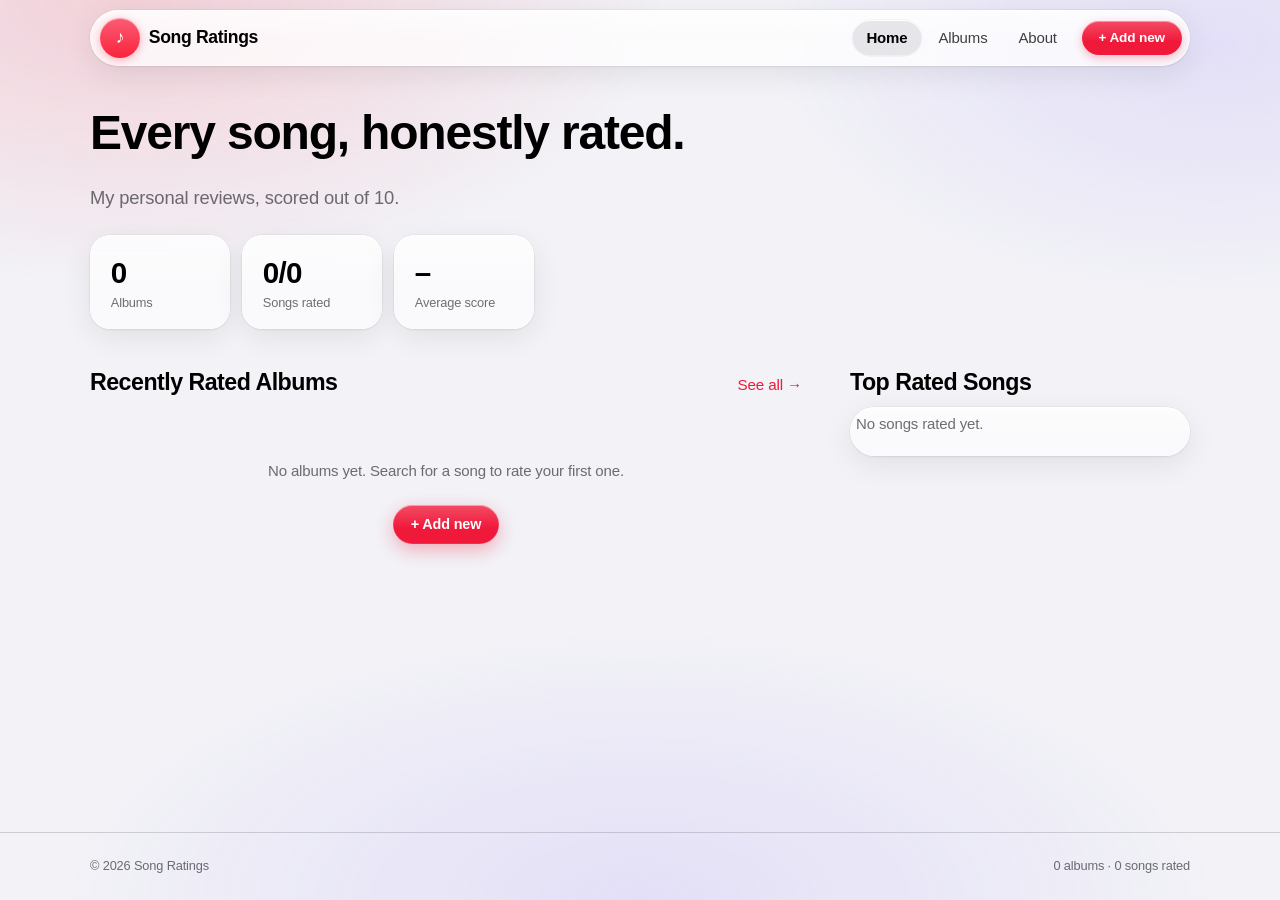
==== commit cf8b3ee4: "improved ui for phone" ====
--- a/index.html
+++ b/index.html
@@ -2,13 +2,16 @@
 <html lang="en">
 <head>
   <meta charset="UTF-8">
-  <meta name="viewport" content="width=device-width, initial-scale=1.0">
+  <meta name="viewport" content="width=device-width, initial-scale=1, maximum-scale=1, user-scalable=no, viewport-fit=cover">
   <title>Song Ratings</title>
   <meta name="description" content="My personal song reviews and ratings.">
   <link rel="icon" href="assets/favicon.svg" type="image/svg+xml">
   <link rel="manifest" href="manifest.webmanifest">
   <link rel="apple-touch-icon" href="assets/icons/apple-touch-icon.png">
   <meta name="apple-mobile-web-app-title" content="Ratings">
+  <meta name="mobile-web-app-capable" content="yes">
+  <meta name="apple-mobile-web-app-capable" content="yes">
+  <meta name="apple-mobile-web-app-status-bar-style" content="black-translucent">
   <meta name="theme-color" content="#f2f2f7" media="(prefers-color-scheme: light)">
   <meta name="theme-color" content="#000000" media="(prefers-color-scheme: dark)">
   <link rel="stylesheet" href="css/base.css">
--- a/css/base.css
+++ b/css/base.css
@@ -34,6 +34,9 @@
   --glass-shadow: 0 8px 30px rgb(0 0 0 / 0.08), 0 1px 3px rgb(0 0 0 / 0.06);
   --glass-blur: blur(28px) saturate(190%);
 
+  /* Behind the phone's status bar (its text is always white in the app) */
+  --status-scrim: linear-gradient(rgb(0 0 0 / 0.32), rgb(0 0 0 / 0.08));
+
   --tier-great: #34c759;
   --tier-good: #a4cf3c;
   --tier-okay: #ff9f0a;
@@ -87,6 +90,8 @@
       inset 0 0 0 0.5px rgb(255 255 255 / 0.12);
     --glass-shadow: 0 10px 40px rgb(0 0 0 / 0.55);
 
+    --status-scrim: rgb(0 0 0 / 0.55);
+
     --tier-great: #30d158;
     --tier-good: #a8d64a;
     --tier-okay: #ffb340;
@@ -99,6 +104,16 @@
 *::after {
   box-sizing: border-box;
 }
+
+/* App feel: no scroll bars, no pinch / double-tap zoom, no text inflation */
+html {
+  scrollbar-width: none;
+  touch-action: pan-x pan-y;
+  -webkit-text-size-adjust: 100%;
+  text-size-adjust: 100%;
+}
+
+::-webkit-scrollbar { display: none; }
 
 body {
   margin: 0;
@@ -114,6 +129,23 @@
   -webkit-font-smoothing: antialiased;
   -moz-osx-font-smoothing: grayscale;
   -webkit-tap-highlight-color: transparent;
+  overflow-x: clip;
+}
+
+/* Frosted strip under the phone's status bar when installed as an app.
+   Its height is 0 everywhere else. */
+body::after {
+  content: "";
+  position: fixed;
+  top: 0;
+  left: 0;
+  right: 0;
+  z-index: 30;
+  height: env(safe-area-inset-top);
+  pointer-events: none;
+  background: var(--status-scrim);
+  backdrop-filter: blur(20px) saturate(180%);
+  -webkit-backdrop-filter: blur(20px) saturate(180%);
 }
 
 /* Soft color glow behind everything, so the glass has something to refract */
@@ -143,6 +175,12 @@
 
 p { margin: 0 0 1em; }
 
+/* No long-press link previews or image save menus */
+a,
+img {
+  -webkit-touch-callout: none;
+}
+
 a {
   color: var(--accent);
   text-decoration: none;
@@ -154,10 +192,11 @@
   display: block;
 }
 
-/* Glass capsule fields */
+/* Glass capsule fields. 16px text stops iPhones zooming in on focus. */
 input,
 select {
   font: inherit;
+  font-size: 16px;
   color: var(--text);
   background-color: var(--glass);
   background-image: var(--glass-sheen);
@@ -165,8 +204,6 @@
   border-radius: 999px;
   padding: 0.65em 1.15em;
   box-shadow: var(--glass-edge), var(--glass-shadow);
-  backdrop-filter: var(--glass-blur);
-  -webkit-backdrop-filter: var(--glass-blur);
   transition: box-shadow var(--dur) var(--ease), background-color var(--dur) var(--ease);
 }
 
@@ -195,10 +232,16 @@
 
 .muted { color: var(--text-muted); }
 
-/* Gentle rise when a page opens */
-@keyframes rise-in {
-  from { opacity: 0; transform: translateY(8px); }
-  to   { opacity: 1; transform: none; }
+/* Smooth cross-fade between pages, like switching tabs in an app.
+   The header and tab bar have their own names so they stay put. */
+@view-transition {
+  navigation: auto;
+}
+
+::view-transition-old(root),
+::view-transition-new(root) {
+  animation-duration: 0.22s;
+  animation-timing-function: cubic-bezier(0.32, 0.72, 0, 1);
 }
 
 @media (prefers-reduced-motion: reduce) {
--- a/css/layout.css
+++ b/css/layout.css
@@ -4,13 +4,14 @@
   width: 100%;
   max-width: var(--max-width);
   margin: 0 auto;
-  padding-inline: var(--gutter);
+  /* Keep clear of the notch in landscape */
+  padding-left: max(var(--gutter), env(safe-area-inset-left));
+  padding-right: max(var(--gutter), env(safe-area-inset-right));
 }
 
 main.container {
   flex: 1;
   padding-block: 2rem 4rem;
-  animation: rise-in 0.6s var(--ease) both;
 }
 
 /* Header: a floating Liquid Glass capsule */
@@ -18,12 +19,14 @@
   position: sticky;
   top: 0;
   z-index: 10;
-  padding: 10px var(--gutter) 0;
+  padding: calc(10px + env(safe-area-inset-top)) max(var(--gutter), env(safe-area-inset-right)) 0
+    max(var(--gutter), env(safe-area-inset-left));
+  view-transition-name: site-header;
 }
 
 .site-header .header-inner {
   max-width: calc(var(--max-width) - 2 * var(--gutter));
-  padding-inline: 8px;
+  padding: 0 8px;
   background-color: var(--glass-strong);
   background-image: var(--glass-sheen);
   border-radius: 999px;
@@ -91,6 +94,61 @@
   box-shadow: var(--glass-edge);
 }
 
+/* Tap targets behave like app controls: no text selection on press */
+.site-header,
+.tab-bar,
+.button,
+.song-row,
+.track-row,
+.album-card,
+.stat {
+  -webkit-user-select: none;
+  user-select: none;
+}
+
+/* Phone tab bar: a floating Liquid Glass capsule, like iOS 26 */
+.tab-bar {
+  display: none;
+}
+
+.tab {
+  flex: 1;
+  display: flex;
+  flex-direction: column;
+  align-items: center;
+  justify-content: center;
+  gap: 2px;
+  min-width: 0;
+  height: 54px;
+  border-radius: 999px;
+  color: var(--text);
+  font-size: 0.66rem;
+  font-weight: 600;
+  letter-spacing: 0;
+  opacity: 0.8;
+  transition: background var(--dur) var(--ease), color var(--dur-fast) var(--ease),
+    transform var(--dur-fast) var(--ease);
+}
+
+.tab svg {
+  width: 25px;
+  height: 25px;
+  fill: none;
+  stroke: currentColor;
+  stroke-width: 1.8;
+  stroke-linecap: round;
+  stroke-linejoin: round;
+}
+
+.tab:active { transform: scale(0.9); }
+
+.tab.active {
+  opacity: 1;
+  color: var(--accent);
+  background: var(--surface-hover);
+  box-shadow: var(--glass-edge);
+}
+
 /* Footer */
 .site-footer {
   border-top: 0.5px solid var(--separator);
@@ -127,7 +185,7 @@
 
 .sidebar {
   position: sticky;
-  top: 90px;
+  top: calc(90px + env(safe-area-inset-top));
 }
 
 .section-head,
@@ -166,8 +224,39 @@
   .sidebar { position: static; }
 }
 
+/* Phones: the top bar becomes a bottom tab bar, like an iOS app */
+@media (max-width: 640px) {
+  .site-header,
+  .site-footer { display: none; }
+
+  main.container {
+    padding-top: calc(env(safe-area-inset-top) + 1.25rem);
+    padding-bottom: calc(env(safe-area-inset-bottom) + 100px);
+  }
+
+  .tab-bar {
+    position: fixed;
+    z-index: 20;
+    left: max(14px, env(safe-area-inset-left));
+    right: max(14px, env(safe-area-inset-right));
+    bottom: max(12px, calc(env(safe-area-inset-bottom) - 6px));
+    display: flex;
+    gap: 2px;
+    max-width: 440px;
+    margin: 0 auto;
+    padding: 5px;
+    border-radius: 999px;
+    background-color: var(--glass-strong);
+    background-image: var(--glass-sheen);
+    box-shadow: var(--glass-edge), var(--glass-shadow);
+    backdrop-filter: var(--glass-blur);
+    -webkit-backdrop-filter: var(--glass-blur);
+    view-transition-name: tab-bar;
+  }
+
+  .hero { padding-top: 0; }
+}
+
 @media (max-width: 480px) {
-  .logo-text { display: none; }
-  .nav-link { padding: 0.45em 0.6em; }
   .album-grid { grid-template-columns: repeat(2, 1fr); gap: 1.25rem 0.75rem; }
 }
--- a/css/components.css
+++ b/css/components.css
@@ -1,6 +1,7 @@
 /* Reusable pieces: cards, rating badges, covers, tracklist, detail pages. */
 
-/* Liquid Glass panels: translucent, blurred, with a bright top edge */
+/* Liquid Glass panels: translucent, with a bright top edge. Real blur is
+   kept for the header and tab bar only, since it's slow on phones. */
 .stat,
 .tracklist,
 .sidebar .song-list,
@@ -9,8 +10,6 @@
   background-color: var(--glass);
   background-image: var(--glass-sheen);
   box-shadow: var(--glass-edge), var(--glass-shadow);
-  backdrop-filter: var(--glass-blur);
-  -webkit-backdrop-filter: var(--glass-blur);
 }
 
 /* Stats */
@@ -170,13 +169,11 @@
 
 .album-card:hover .rating-badge { transform: translateY(-4px); }
 
-/* Unrated badge over artwork: dark glass */
+/* Unrated badge over artwork: dark tinted glass */
 .album-card .tier-none {
-  background: rgb(20 20 22 / 0.45);
+  background: rgb(20 20 22 / 0.6);
   color: #fff;
   box-shadow: inset 0 1px 0 rgb(255 255 255 / 0.25), inset 0 0 0 0.5px rgb(255 255 255 / 0.2);
-  backdrop-filter: blur(16px) saturate(180%);
-  -webkit-backdrop-filter: blur(16px) saturate(180%);
 }
 
 .album-card-body { min-width: 0; line-height: 1.3; }
@@ -477,8 +474,6 @@
   border: 0;
   border-radius: 999px;
   box-shadow: var(--glass-edge), var(--glass-shadow);
-  backdrop-filter: var(--glass-blur);
-  -webkit-backdrop-filter: var(--glass-blur);
   cursor: pointer;
   white-space: nowrap;
   transition: transform var(--dur) var(--ease), background-color var(--dur-fast) var(--ease),
@@ -566,14 +561,13 @@
 
 .field textarea {
   font: inherit;
+  font-size: 16px;
   color: var(--text);
   background-color: var(--glass);
   background-image: var(--glass-sheen);
   border: 0;
   border-radius: var(--radius);
   box-shadow: var(--glass-edge), var(--glass-shadow);
-  backdrop-filter: var(--glass-blur);
-  -webkit-backdrop-filter: var(--glass-blur);
   padding: 0.85em 1.1em;
   resize: vertical;
 }
@@ -592,8 +586,6 @@
   border: 0;
   background: none;
   box-shadow: none;
-  backdrop-filter: none;
-  -webkit-backdrop-filter: none;
   accent-color: var(--accent);
 }
 
@@ -603,6 +595,13 @@
   display: flex;
   flex-wrap: wrap;
   gap: 0.75rem;
+}
+
+/* Phones: the three stats share one row */
+@media (max-width: 640px) {
+  .stats { display: grid; grid-template-columns: repeat(3, 1fr); gap: 0.5rem; }
+  .stat { min-width: 0; padding: 0.8rem 0.9rem; }
+  .stat-value { font-size: 1.4rem; }
 }
 
 @media (max-width: 480px) {
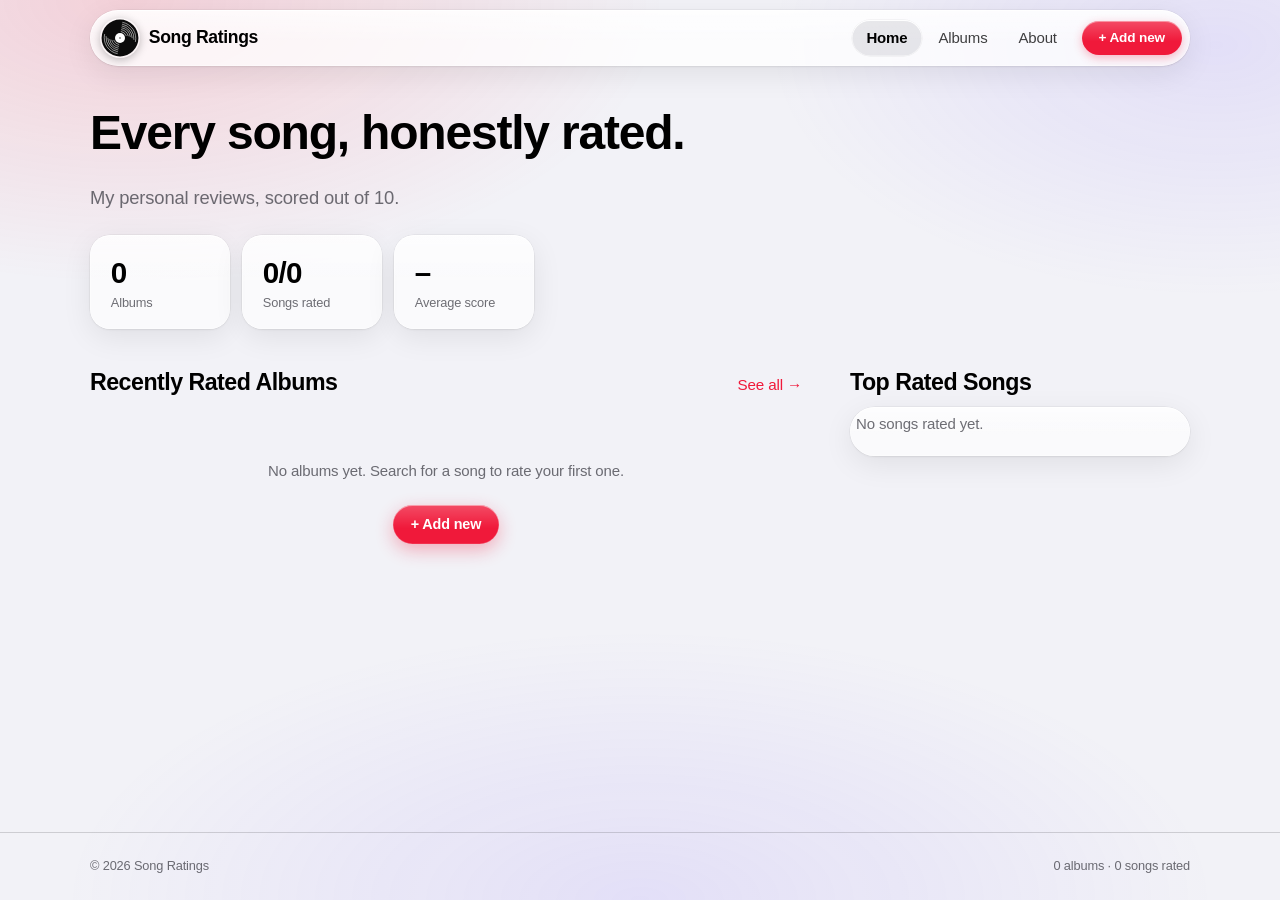
==== commit bfe8a250: "chnges the icons" ====
--- a/index.html
+++ b/index.html
@@ -5,7 +5,8 @@
   <meta name="viewport" content="width=device-width, initial-scale=1, maximum-scale=1, user-scalable=no, viewport-fit=cover">
   <title>Song Ratings</title>
   <meta name="description" content="My personal song reviews and ratings.">
-  <link rel="icon" href="assets/favicon.svg" type="image/svg+xml">
+  <link rel="icon" href="assets/icons/favicon.ico" sizes="32x32">
+  <link rel="icon" href="assets/icon.svg" type="image/svg+xml">
   <link rel="manifest" href="manifest.webmanifest">
   <link rel="apple-touch-icon" href="assets/icons/apple-touch-icon.png">
   <meta name="apple-mobile-web-app-title" content="Ratings">
@@ -49,6 +50,7 @@
   <script src="js/store.js"></script>
   <script src="js/utils.js"></script>
   <script src="js/components.js"></script>
+  <script src="js/nav.js"></script>
   <script src="js/pages/home.js"></script>
 </body>
 </html>
--- a/css/base.css
+++ b/css/base.css
@@ -244,6 +244,19 @@
   animation-timing-function: cubic-bezier(0.32, 0.72, 0, 1);
 }
 
+/* Bars swap instantly instead of fading, so they don't wobble */
+::view-transition-group(site-header),
+::view-transition-group(tab-bar),
+::view-transition-new(site-header),
+::view-transition-new(tab-bar) {
+  animation: none;
+}
+
+::view-transition-old(site-header),
+::view-transition-old(tab-bar) {
+  display: none;
+}
+
 @media (prefers-reduced-motion: reduce) {
   *,
   *::before,
--- a/css/layout.css
+++ b/css/layout.css
@@ -56,15 +56,10 @@
 }
 
 .logo-mark {
-  display: grid;
-  place-items: center;
   width: 40px;
   height: 40px;
   border-radius: 50%;
-  background: linear-gradient(180deg, #fb5c74, #fa233b);
-  box-shadow: inset 0 1px 0 rgb(255 255 255 / 0.45), 0 2px 8px rgb(250 35 59 / 0.35);
-  color: #fff;
-  font-size: 1.1rem;
+  box-shadow: 0 2px 8px rgb(0 0 0 / 0.25);
 }
 
 .nav {
@@ -126,8 +121,6 @@
   font-weight: 600;
   letter-spacing: 0;
   opacity: 0.8;
-  transition: background var(--dur) var(--ease), color var(--dur-fast) var(--ease),
-    transform var(--dur-fast) var(--ease);
 }
 
 .tab svg {
@@ -140,7 +133,6 @@
   stroke-linejoin: round;
 }
 
-.tab:active { transform: scale(0.9); }
 
 .tab.active {
   opacity: 1;
@@ -254,6 +246,12 @@
     view-transition-name: tab-bar;
   }
 
+  /* While typing, the keyboard covers the bottom like in iOS apps, so the
+     tab bar hides instead of riding up above the keyboard. */
+  body:has(input:not([type="range"]):focus, textarea:focus) .tab-bar {
+    display: none;
+  }
+
   .hero { padding-top: 0; }
 }
 
--- a/css/components.css
+++ b/css/components.css
@@ -207,6 +207,18 @@
 }
 
 #search-results:empty { display: none; }
+
+/* Section label inside a grouped list, e.g. suggestions on the Add page */
+.list-label {
+  margin: 0.75rem 0.6rem 0.25rem;
+  color: var(--text-muted);
+  font-size: 0.72rem;
+  font-weight: 600;
+  letter-spacing: 0.04em;
+  text-transform: uppercase;
+}
+
+.list-label:first-child { margin-top: 0.4rem; }
 
 .song-row {
   display: flex;
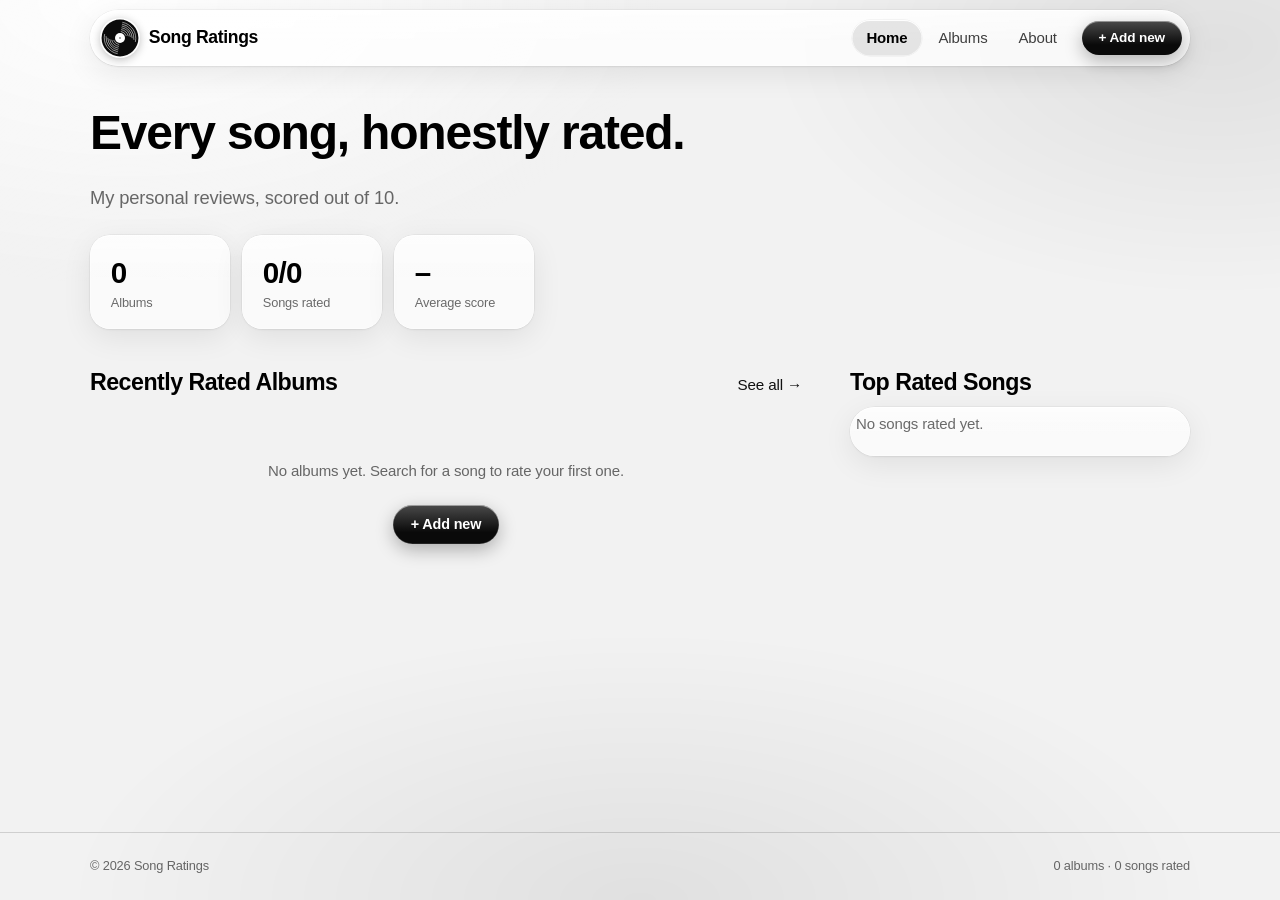
==== commit d841935c: "chnged the theme colors" ====
--- a/index.html
+++ b/index.html
@@ -13,7 +13,7 @@
   <meta name="mobile-web-app-capable" content="yes">
   <meta name="apple-mobile-web-app-capable" content="yes">
   <meta name="apple-mobile-web-app-status-bar-style" content="black-translucent">
-  <meta name="theme-color" content="#f2f2f7" media="(prefers-color-scheme: light)">
+  <meta name="theme-color" content="#f2f2f2" media="(prefers-color-scheme: light)">
   <meta name="theme-color" content="#000000" media="(prefers-color-scheme: dark)">
   <link rel="stylesheet" href="css/base.css">
   <link rel="stylesheet" href="css/layout.css">
--- a/css/base.css
+++ b/css/base.css
@@ -1,27 +1,28 @@
 /* Design tokens, reset, and typography. Change the look of the site here.
-   Styled after iOS / Apple Music: SF system font, pink-red key color,
-   "Liquid Glass" translucent materials, spring easing, and automatic
-   light/dark mode. */
+   Styled after iOS: SF system font, a monochrome black / white / gray
+   palette with glossy chrome accents, "Liquid Glass" translucent materials,
+   spring easing, and automatic light/dark mode. */
 
 :root {
   /* Light mode */
-  --bg: #f2f2f7;
-  --surface: rgb(118 118 128 / 0.1);
-  --surface-hover: rgb(118 118 128 / 0.16);
-  --fill: rgb(118 118 128 / 0.14);
-  --separator: rgb(60 60 67 / 0.2);
-  --border: rgb(60 60 67 / 0.22);
+  --bg: #f2f2f2;
+  --surface: rgb(0 0 0 / 0.05);
+  --surface-hover: rgb(0 0 0 / 0.09);
+  --fill: rgb(0 0 0 / 0.07);
+  --separator: rgb(0 0 0 / 0.14);
+  --border: rgb(0 0 0 / 0.16);
   --text: #000000;
-  --text-muted: rgb(60 60 67 / 0.74);
-  --accent: #f0193a;
-  --accent-hover: #d9122f;
-  --focus-ring: rgb(240 25 58 / 0.45);
+  --text-muted: rgb(0 0 0 / 0.58);
+  --accent: #111111;
+  --accent-gloss: linear-gradient(180deg, #4a4a4a, #0a0a0a 70%);
+  --accent-shadow: 0 6px 18px rgb(0 0 0 / 0.28);
+  --focus-ring: rgb(0 0 0 / 0.3);
   --on-accent: #ffffff;
   --cover-shadow: 0 6px 18px rgb(0 0 0 / 0.14);
   --cover-shadow-lift: 0 14px 34px rgb(0 0 0 / 0.2);
   --cover-edge: inset 0 0 0 0.5px rgb(0 0 0 / 0.1);
-  --glow-1: rgb(250 35 59 / 0.16);
-  --glow-2: rgb(120 90 255 / 0.12);
+  --glow-1: rgb(255 255 255 / 0.95);
+  --glow-2: rgb(0 0 0 / 0.07);
 
   /* Liquid Glass material */
   --glass: rgb(255 255 255 / 0.62);
@@ -37,11 +38,16 @@
   /* Behind the phone's status bar (its text is always white in the app) */
   --status-scrim: linear-gradient(rgb(0 0 0 / 0.32), rgb(0 0 0 / 0.08));
 
-  --tier-great: #34c759;
-  --tier-good: #a4cf3c;
-  --tier-okay: #ff9f0a;
-  --tier-bad: #ff3b30;
-  --on-tier: rgb(0 0 0 / 0.85);
+  /* Rating tiers in grays: the more a badge stands out, the better the score */
+  --tier-great: #000000;
+  --tier-good: #3d3d3d;
+  --tier-okay: #8c8c8c;
+  --tier-bad: #d4d4d4;
+  --on-tier-great: #ffffff;
+  --on-tier-good: #ffffff;
+  --on-tier-okay: #000000;
+  --on-tier-bad: rgb(0 0 0 / 0.75);
+  --badge-gloss: linear-gradient(180deg, rgb(255 255 255 / 0.3), rgb(255 255 255 / 0) 60%);
 
   --radius-lg: 26px;
   --radius: 20px;
@@ -68,22 +74,24 @@
     --bg: #000000;
     --surface: rgb(255 255 255 / 0.06);
     --surface-hover: rgb(255 255 255 / 0.11);
-    --fill: rgb(118 118 128 / 0.28);
-    --separator: rgb(84 84 88 / 0.55);
-    --border: rgb(84 84 88 / 0.65);
+    --fill: rgb(255 255 255 / 0.13);
+    --separator: rgb(255 255 255 / 0.15);
+    --border: rgb(255 255 255 / 0.18);
     --text: #ffffff;
-    --text-muted: rgb(235 235 245 / 0.7);
-    --accent: #ff4d63;
-    --accent-hover: #ff667a;
-    --focus-ring: rgb(255 77 99 / 0.5);
+    --text-muted: rgb(255 255 255 / 0.62);
+    --accent: #f5f5f5;
+    --accent-gloss: linear-gradient(180deg, #ffffff, #bdbdbd 75%);
+    --accent-shadow: 0 6px 20px rgb(255 255 255 / 0.12);
+    --focus-ring: rgb(255 255 255 / 0.4);
+    --on-accent: #000000;
     --cover-shadow: 0 6px 22px rgb(0 0 0 / 0.6);
     --cover-shadow-lift: 0 16px 40px rgb(0 0 0 / 0.75);
     --cover-edge: inset 0 0 0 0.5px rgb(255 255 255 / 0.12);
-    --glow-1: rgb(250 35 59 / 0.22);
-    --glow-2: rgb(110 80 255 / 0.18);
-
-    --glass: rgb(44 44 48 / 0.5);
-    --glass-strong: rgb(30 30 34 / 0.66);
+    --glow-1: rgb(255 255 255 / 0.11);
+    --glow-2: rgb(255 255 255 / 0.06);
+
+    --glass: rgb(40 40 40 / 0.5);
+    --glass-strong: rgb(28 28 28 / 0.66);
     --glass-sheen: linear-gradient(180deg, rgb(255 255 255 / 0.1), rgb(255 255 255 / 0) 55%);
     --glass-edge:
       inset 0 1px 0 rgb(255 255 255 / 0.2),
@@ -92,10 +100,14 @@
 
     --status-scrim: rgb(0 0 0 / 0.55);
 
-    --tier-great: #30d158;
-    --tier-good: #a8d64a;
-    --tier-okay: #ffb340;
-    --tier-bad: #ff453a;
+    --tier-great: #ffffff;
+    --tier-good: #c2c2c2;
+    --tier-okay: #7a7a7a;
+    --tier-bad: #3a3a3a;
+    --on-tier-great: #000000;
+    --on-tier-good: #000000;
+    --on-tier-okay: #000000;
+    --on-tier-bad: rgb(255 255 255 / 0.85);
   }
 }
 
@@ -148,7 +160,7 @@
   -webkit-backdrop-filter: blur(20px) saturate(180%);
 }
 
-/* Soft color glow behind everything, so the glass has something to refract */
+/* Soft silver light behind everything, so the glass has something to refract */
 body::before {
   content: "";
   position: fixed;
--- a/css/components.css
+++ b/css/components.css
@@ -62,10 +62,11 @@
 .cover-placeholder {
   display: grid;
   place-items: center;
+  /* Gray gradient; --hue (0–359, from the album name) varies the shade */
   background: linear-gradient(
     135deg,
-    hsl(var(--hue) 70% 55%),
-    hsl(calc(var(--hue) + 50) 65% 35%)
+    hsl(0 0% calc(30% + var(--hue) * 0.07%)),
+    hsl(0 0% calc(8% + var(--hue) * 0.03%))
   );
   color: rgb(255 255 255 / 0.92);
   font-family: var(--font-display);
@@ -76,14 +77,14 @@
 .cover-sm.cover-placeholder { font-size: 1rem; }
 .cover-lg.cover-placeholder { font-size: 5rem; }
 
-/* Rating badge: capsule with a glossy top edge */
+/* Rating badge: glossy capsule */
 .rating-badge {
   display: inline-grid;
   place-items: center;
   font-family: var(--font-display);
   font-weight: 700;
   border-radius: 999px;
-  color: var(--on-tier);
+  background-image: var(--badge-gloss);
   font-variant-numeric: tabular-nums;
   letter-spacing: -0.01em;
   box-shadow: inset 0 1px 0 rgb(255 255 255 / 0.35);
@@ -99,11 +100,17 @@
   box-shadow: inset 0 1px 0 rgb(255 255 255 / 0.4), 0 10px 30px rgb(0 0 0 / 0.18);
 }
 
-.tier-great { background: var(--tier-great); }
-.tier-good  { background: var(--tier-good); }
-.tier-okay  { background: var(--tier-okay); }
-.tier-bad   { background: var(--tier-bad); }
-.tier-none  { background: var(--fill); color: var(--text-muted); box-shadow: none; }
+.tier-great { background-color: var(--tier-great); color: var(--on-tier-great); }
+.tier-good  { background-color: var(--tier-good);  color: var(--on-tier-good); }
+.tier-okay  { background-color: var(--tier-okay);  color: var(--on-tier-okay); }
+.tier-bad   { background-color: var(--tier-bad);   color: var(--on-tier-bad); }
+/* Unrated: an outline, so it never reads as a low score */
+.tier-none  {
+  background-color: transparent;
+  background-image: none;
+  color: var(--text-muted);
+  box-shadow: inset 0 0 0 1px var(--border);
+}
 
 /* Progress (tracks rated) */
 .progress {
@@ -171,7 +178,7 @@
 
 /* Unrated badge over artwork: dark tinted glass */
 .album-card .tier-none {
-  background: rgb(20 20 22 / 0.6);
+  background-color: rgb(20 20 20 / 0.6);
   color: #fff;
   box-shadow: inset 0 1px 0 rgb(255 255 255 / 0.25), inset 0 0 0 0.5px rgb(255 255 255 / 0.2);
 }
@@ -470,7 +477,8 @@
   .track-row::before { left: 3rem; }
 }
 
-/* Buttons: glass capsules; primary is solid accent with a glossy edge */
+/* Buttons: glass capsules; primary is glossy chrome (black in light mode,
+   white in dark mode) */
 .button {
   display: inline-flex;
   align-items: center;
@@ -502,23 +510,24 @@
 .button-primary {
   color: var(--on-accent);
   background-color: var(--accent);
-  background-image: linear-gradient(180deg, rgb(255 255 255 / 0.22), rgb(255 255 255 / 0) 60%);
+  background-image: var(--accent-gloss);
   box-shadow:
     inset 0 1px 0 rgb(255 255 255 / 0.4),
     inset 0 0 0 0.5px rgb(255 255 255 / 0.2),
-    0 6px 18px rgb(240 25 58 / 0.32);
-}
-
-.button-primary:hover { background-color: var(--accent-hover); }
-
-.button-danger { color: var(--tier-bad); }
+    var(--accent-shadow);
+  transition: transform var(--dur) var(--ease), filter var(--dur-fast) var(--ease);
+}
+
+.button-primary:hover { filter: brightness(1.12); }
+
+.button-danger { color: var(--text); }
 
 /* The "+ Add new" pill sits inside the glass header, so its shadow is smaller */
 .nav-add {
   margin-left: 0.5rem;
   padding-block: 0.5em;
   font-size: 0.85rem;
-  box-shadow: inset 0 1px 0 rgb(255 255 255 / 0.4), 0 3px 10px rgb(240 25 58 / 0.3);
+  box-shadow: inset 0 1px 0 rgb(255 255 255 / 0.4), var(--accent-shadow);
 }
 
 .page-actions {
@@ -625,7 +634,7 @@
 /* Shown when browser storage is blocked */
 .storage-warning {
   padding: 0.9rem var(--gutter);
-  background: var(--tier-bad);
-  color: #fff;
+  background: var(--accent);
+  color: var(--on-accent);
   text-align: center;
 }
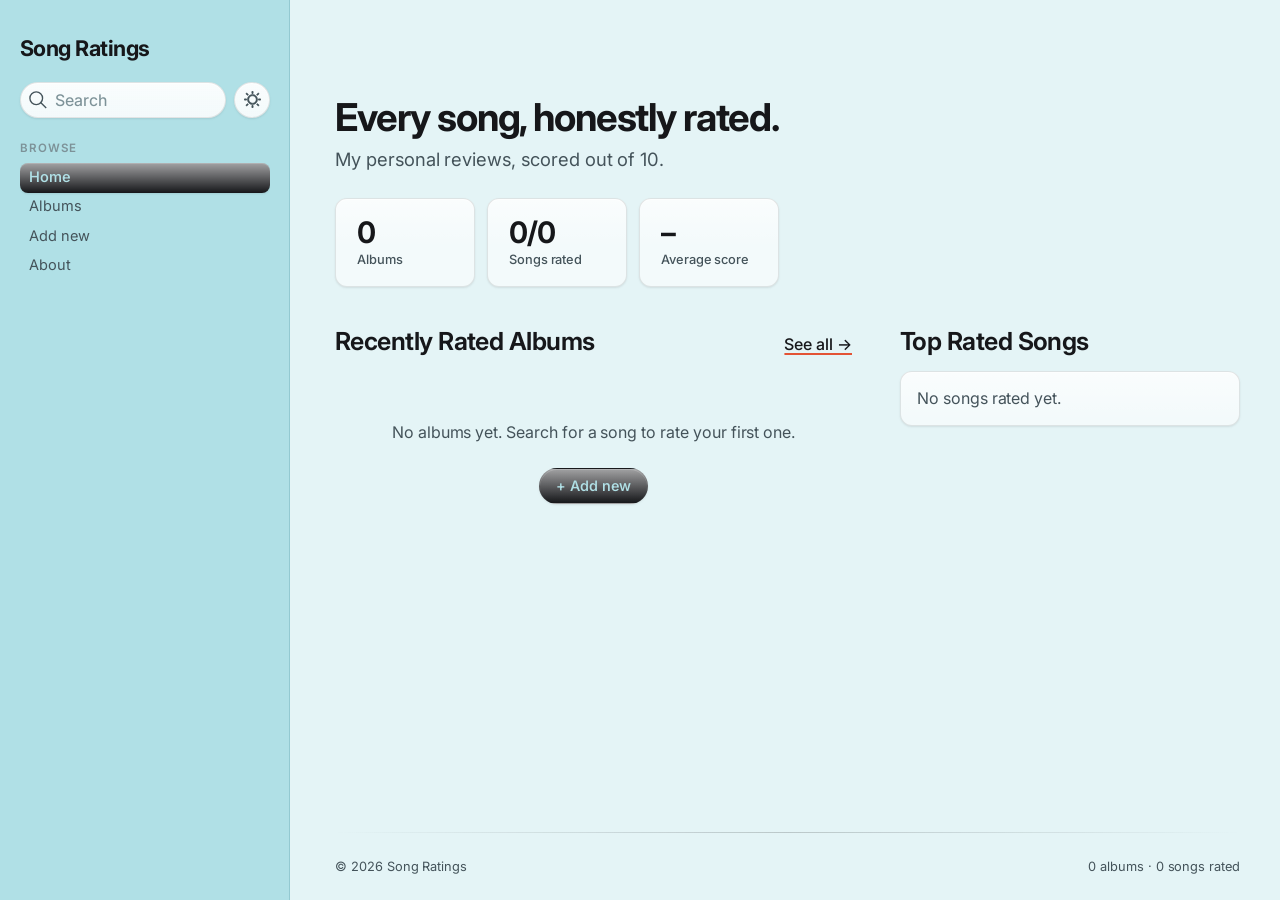
==== commit 6711fdb7: "UI change" ====
--- a/index.html
+++ b/index.html
@@ -13,16 +13,21 @@
   <meta name="mobile-web-app-capable" content="yes">
   <meta name="apple-mobile-web-app-capable" content="yes">
   <meta name="apple-mobile-web-app-status-bar-style" content="black-translucent">
-  <meta name="theme-color" content="#f2f2f2" media="(prefers-color-scheme: light)">
-  <meta name="theme-color" content="#000000" media="(prefers-color-scheme: dark)">
+  <meta name="theme-color" content="#e4f4f6">
+  <script src="js/theme.js"></script>
+  <!-- Inter for non-Apple devices (Apple devices use SF Pro). Loaded without
+       blocking the first paint; offline it simply falls back to system fonts. -->
+  <link rel="preconnect" href="https://fonts.googleapis.com">
+  <link rel="preconnect" href="https://fonts.gstatic.com" crossorigin>
+  <link rel="stylesheet" href="https://fonts.googleapis.com/css2?family=Inter:wght@400..700&display=swap" media="print" onload="this.media='all'">
   <link rel="stylesheet" href="css/base.css">
   <link rel="stylesheet" href="css/layout.css">
   <link rel="stylesheet" href="css/components.css">
 </head>
 <body>
-  <header id="site-header" class="site-header"></header>
+  <header id="site-header" class="site-sidebar"></header>
 
-  <main class="container">
+  <main>
     <section class="hero">
       <h1>Every song, honestly rated.</h1>
       <p class="hero-sub">My personal reviews, scored out of 10.</p>
@@ -38,7 +43,7 @@
         <div id="recent-grid" class="album-grid"></div>
       </section>
 
-      <aside class="sidebar">
+      <aside class="home-aside">
         <h2>Top Rated Songs</h2>
         <div id="top-list" class="song-list"></div>
       </aside>
@@ -50,6 +55,7 @@
   <script src="js/store.js"></script>
   <script src="js/utils.js"></script>
   <script src="js/components.js"></script>
+  <script src="js/ui.js"></script>
   <script src="js/nav.js"></script>
   <script src="js/pages/home.js"></script>
 </body>
--- a/css/base.css
+++ b/css/base.css
@@ -1,191 +1,263 @@
 /* Design tokens, reset, and typography. Change the look of the site here.
-   Styled after iOS: SF system font, a monochrome black / white / gray
-   palette with glossy chrome accents, "Liquid Glass" translucent materials,
-   spring easing, and automatic light/dark mode. */
-
+   Ported from the Notes site (raven / powder blue / poppy glass theme):
+   #16171A raven black, #B0E0E6 powder blue, #E35335 poppy red.
+   The theme is picked by js/theme.js, which sets saved-theme="light|dark"
+   on <html>; the toggle button is wired up in js/ui.js. */
+
+/* ═════════════ Tokens: light ═════════════ */
 :root {
-  /* Light mode */
-  --bg: #f2f2f2;
-  --surface: rgb(0 0 0 / 0.05);
-  --surface-hover: rgb(0 0 0 / 0.09);
-  --fill: rgb(0 0 0 / 0.07);
-  --separator: rgb(0 0 0 / 0.14);
-  --border: rgb(0 0 0 / 0.16);
-  --text: #000000;
-  --text-muted: rgb(0 0 0 / 0.58);
-  --accent: #111111;
-  --accent-gloss: linear-gradient(180deg, #4a4a4a, #0a0a0a 70%);
-  --accent-shadow: 0 6px 18px rgb(0 0 0 / 0.28);
-  --focus-ring: rgb(0 0 0 / 0.3);
-  --on-accent: #ffffff;
-  --cover-shadow: 0 6px 18px rgb(0 0 0 / 0.14);
-  --cover-shadow-lift: 0 14px 34px rgb(0 0 0 / 0.2);
-  --cover-edge: inset 0 0 0 0.5px rgb(0 0 0 / 0.1);
-  --glow-1: rgb(255 255 255 / 0.95);
-  --glow-2: rgb(0 0 0 / 0.07);
-
-  /* Liquid Glass material */
-  --glass: rgb(255 255 255 / 0.62);
-  --glass-strong: rgb(255 255 255 / 0.74);
-  --glass-sheen: linear-gradient(180deg, rgb(255 255 255 / 0.55), rgb(255 255 255 / 0) 55%);
-  --glass-edge:
-    inset 0 1px 0 rgb(255 255 255 / 0.95),
-    inset 0 0 0 0.5px rgb(255 255 255 / 0.7),
-    0 0 0 0.5px rgb(0 0 0 / 0.07);
-  --glass-shadow: 0 8px 30px rgb(0 0 0 / 0.08), 0 1px 3px rgb(0 0 0 / 0.06);
-  --glass-blur: blur(28px) saturate(190%);
-
-  /* Behind the phone's status bar (its text is always white in the app) */
-  --status-scrim: linear-gradient(rgb(0 0 0 / 0.32), rgb(0 0 0 / 0.08));
-
-  /* Rating tiers in grays: the more a badge stands out, the better the score */
-  --tier-great: #000000;
-  --tier-good: #3d3d3d;
-  --tier-okay: #8c8c8c;
-  --tier-bad: #d4d4d4;
-  --on-tier-great: #ffffff;
-  --on-tier-good: #ffffff;
-  --on-tier-okay: #000000;
-  --on-tier-bad: rgb(0 0 0 / 0.75);
-  --badge-gloss: linear-gradient(180deg, rgb(255 255 255 / 0.3), rgb(255 255 255 / 0) 60%);
-
-  --radius-lg: 26px;
-  --radius: 20px;
-  --radius-sm: 14px;
-  --radius-cover: 12px;
-  --max-width: 1180px;
-  --gutter: clamp(16px, 4vw, 40px);
-
-  /* iOS-style spring curve: fast start, long soft settle */
-  --ease: cubic-bezier(0.32, 0.72, 0, 1);
-  --dur: 0.45s;
-  --dur-fast: 0.25s;
-
-  --font-sans: -apple-system, BlinkMacSystemFont, "SF Pro Text", "SF Pro Icons",
-    "Helvetica Neue", Helvetica, Arial, sans-serif;
-  --font-display: -apple-system, BlinkMacSystemFont, "SF Pro Display",
-    "Helvetica Neue", Helvetica, Arial, sans-serif;
-
-  color-scheme: light dark;
-}
-
-@media (prefers-color-scheme: dark) {
-  :root {
-    --bg: #000000;
-    --surface: rgb(255 255 255 / 0.06);
-    --surface-hover: rgb(255 255 255 / 0.11);
-    --fill: rgb(255 255 255 / 0.13);
-    --separator: rgb(255 255 255 / 0.15);
-    --border: rgb(255 255 255 / 0.18);
-    --text: #ffffff;
-    --text-muted: rgb(255 255 255 / 0.62);
-    --accent: #f5f5f5;
-    --accent-gloss: linear-gradient(180deg, #ffffff, #bdbdbd 75%);
-    --accent-shadow: 0 6px 20px rgb(255 255 255 / 0.12);
-    --focus-ring: rgb(255 255 255 / 0.4);
-    --on-accent: #000000;
-    --cover-shadow: 0 6px 22px rgb(0 0 0 / 0.6);
-    --cover-shadow-lift: 0 16px 40px rgb(0 0 0 / 0.75);
-    --cover-edge: inset 0 0 0 0.5px rgb(255 255 255 / 0.12);
-    --glow-1: rgb(255 255 255 / 0.11);
-    --glow-2: rgb(255 255 255 / 0.06);
-
-    --glass: rgb(40 40 40 / 0.5);
-    --glass-strong: rgb(28 28 28 / 0.66);
-    --glass-sheen: linear-gradient(180deg, rgb(255 255 255 / 0.1), rgb(255 255 255 / 0) 55%);
-    --glass-edge:
-      inset 0 1px 0 rgb(255 255 255 / 0.2),
-      inset 0 0 0 0.5px rgb(255 255 255 / 0.12);
-    --glass-shadow: 0 10px 40px rgb(0 0 0 / 0.55);
-
-    --status-scrim: rgb(0 0 0 / 0.55);
-
-    --tier-great: #ffffff;
-    --tier-good: #c2c2c2;
-    --tier-okay: #7a7a7a;
-    --tier-bad: #3a3a3a;
-    --on-tier-great: #000000;
-    --on-tier-good: #000000;
-    --on-tier-okay: #000000;
-    --on-tier-bad: rgb(255 255 255 / 0.85);
-  }
-}
-
+  /* Base palette (Notes: quartz.config.yaml → theme.colors.lightMode) */
+  --light: #e4f4f6;
+  --lightgray: #c4e5ea;
+  --gray: #7d9298;
+  --darkgray: #24272b;
+  --dark: #16171a;
+  --secondary: #16171a;
+  --tertiary: #e35335;
+  --highlight: rgba(22, 23, 26, 0.06);
+  --textHighlight: rgba(227, 83, 53, 0.25);
+
+  /* Type: SF Pro on Apple devices, Inter (Google Fonts) elsewhere. */
+  --bodyFont:
+    -apple-system, BlinkMacSystemFont, "SF Pro Text", "Inter", "Helvetica Neue", system-ui,
+    sans-serif;
+  --headerFont:
+    -apple-system, BlinkMacSystemFont, "SF Pro Display", "Inter", "Helvetica Neue", system-ui,
+    sans-serif;
+  --codeFont: ui-monospace, "SF Mono", "JetBrains Mono", Menlo, Consolas, monospace;
+
+  /* Motion: Apple-style ease-out and a gentle spring with a hint of overshoot. */
+  --ease: cubic-bezier(0.25, 0.1, 0.25, 1);
+  --ease-out: cubic-bezier(0.22, 1, 0.36, 1);
+  --spring: cubic-bezier(0.34, 1.36, 0.64, 1);
+  --dur-fast: 160ms;
+  --dur: 280ms;
+  --dur-slow: 480ms;
+
+  --radius-sm: 8px;
+  --radius: 12px;
+  --radius-lg: 18px;
+
+  /* Brand */
+  --brand-raven: #16171a;
+  --brand-powder: #b0e0e6;
+  --brand-poppy: #e35335;
+
+  /* Light: powder-blue sidebar, paler powder reading area, raven text. */
+  --ui-page: #e4f4f6;
+  --ui-sidebar: var(--brand-powder);
+  --ui-sidebar-edge: #93c9d1;
+  --ui-surface: #f3fafb;
+  --ui-surface-2: #d7eef1;
+  --ui-hover: rgba(22, 23, 26, 0.05);
+  --ui-active: rgba(22, 23, 26, 0.09);
+  --ui-border: rgba(22, 23, 26, 0.1);
+  --ui-border-strong: rgba(22, 23, 26, 0.2);
+  --ui-text: #24272b;
+  --ui-heading: var(--brand-raven);
+  --ui-muted: #44535a;
+  --ui-faint: #7d9298;
+
+  /* Accents */
+  --ui-link: var(--brand-raven);
+  --ui-link-line: var(--brand-poppy);
+  --ui-accent: var(--brand-poppy);
+  --ui-accent-soft: rgba(227, 83, 53, 0.18);
+  --ui-on-accent: var(--brand-raven);
+  --ui-pill-bg: var(--brand-raven);
+  --ui-pill-text: var(--brand-powder);
+
+  /* Glass */
+  --ui-glass: rgba(176, 224, 230, 0.72);
+  --ui-glass-strong: rgba(243, 250, 251, 0.85);
+  --ui-drawer-tint: rgba(228, 244, 246, 0.84);
+  --ui-scrim: rgba(228, 244, 246, 0.5);
+  --ui-sheen: linear-gradient(180deg, rgba(255, 255, 255, 0.6) 0%, rgba(255, 255, 255, 0) 100%);
+  --ui-highlight: inset 0 1px 0 rgba(255, 255, 255, 0.7);
+  --ui-shadow-sm: 0 1px 2px rgba(22, 23, 26, 0.05), 0 1px 3px rgba(22, 23, 26, 0.05);
+  --ui-shadow: 0 1px 2px rgba(22, 23, 26, 0.05), 0 6px 20px rgba(22, 23, 26, 0.08);
+  --ui-shadow-lg: 0 2px 6px rgba(22, 23, 26, 0.06), 0 24px 60px rgba(22, 23, 26, 0.18);
+  --ui-callout-rgb: 227, 83, 53;
+
+  /* Song Ratings only ------------------------------------------------- */
+
+  /* Rating tiers keep their own colours (see .tier-* in components.css). */
+  --tier-great: #34c759;
+  --tier-good: #a4cf3c;
+  --tier-okay: #ff9f0a;
+  --tier-bad: #ff3b30;
+  --on-tier: rgba(22, 23, 26, 0.88);
+  --badge-gloss: linear-gradient(180deg, rgba(255, 255, 255, 0.3), rgba(255, 255, 255, 0) 60%);
+
+  /* Field icons, drawn in --ui-muted (data URIs can't read variables). */
+  --ui-icon-search: url("data:image/svg+xml,%3Csvg xmlns='http://www.w3.org/2000/svg' viewBox='0 0 19.9 19.7'%3E%3Cg fill='none' stroke='%2344535a' stroke-width='1.5'%3E%3Cpath stroke-linecap='square' d='M18.5 18.3l-5.4-5.4'/%3E%3Ccircle cx='8' cy='8' r='7'/%3E%3C/g%3E%3C/svg%3E");
+  --ui-icon-chevron: url("data:image/svg+xml,%3Csvg xmlns='http://www.w3.org/2000/svg' width='10' height='6' viewBox='0 0 10 6'%3E%3Cpath d='M1 1l4 4 4-4' fill='none' stroke='%2344535a' stroke-width='1.6' stroke-linecap='round' stroke-linejoin='round'/%3E%3C/svg%3E");
+
+  /* Behind the phone's status bar when installed (its text is always white). */
+  --ui-status-scrim: linear-gradient(rgba(22, 23, 26, 0.32), rgba(22, 23, 26, 0.08));
+
+  color-scheme: light;
+}
+
+/* ═════════════ Tokens: dark ═════════════ */
+/* Raven page, powder-blue headings and links, poppy accents. */
+:root[saved-theme="dark"] {
+  /* Base palette (Notes: quartz.config.yaml → theme.colors.darkMode) */
+  --light: #16171a;
+  --lightgray: #2c3036;
+  --gray: #5f7075;
+  --darkgray: #ddeff2;
+  --dark: #b0e0e6;
+  --secondary: #b0e0e6;
+  --tertiary: #e35335;
+  --highlight: rgba(176, 224, 230, 0.06);
+  --textHighlight: rgba(227, 83, 53, 0.3);
+
+  --ui-page: var(--brand-raven);
+  --ui-sidebar: #1d1f23;
+  --ui-sidebar-edge: #2c3036;
+  --ui-surface: #212429;
+  --ui-surface-2: #1b1d21;
+  --ui-hover: rgba(176, 224, 230, 0.06);
+  --ui-active: rgba(176, 224, 230, 0.1);
+  --ui-border: rgba(176, 224, 230, 0.1);
+  --ui-border-strong: rgba(176, 224, 230, 0.2);
+  --ui-text: #ddeff2;
+  --ui-heading: var(--brand-powder);
+  --ui-muted: #93a9ae;
+  --ui-faint: #5f7075;
+
+  --ui-link: var(--brand-powder);
+  --ui-link-line: var(--brand-poppy);
+  --ui-accent: var(--brand-poppy);
+  --ui-accent-soft: rgba(227, 83, 53, 0.24);
+  --ui-on-accent: var(--brand-raven);
+  --ui-pill-bg: var(--brand-poppy);
+  --ui-pill-text: var(--brand-raven);
+
+  --ui-glass: rgba(29, 31, 35, 0.72);
+  --ui-glass-strong: rgba(33, 36, 41, 0.84);
+  --ui-drawer-tint: rgba(22, 23, 26, 0.82);
+  --ui-scrim: rgba(5, 6, 7, 0.5);
+  --ui-sheen: linear-gradient(180deg, rgba(176, 224, 230, 0.05) 0%, rgba(176, 224, 230, 0) 100%);
+  --ui-highlight: inset 0 1px 0 rgba(176, 224, 230, 0.06);
+  --ui-shadow-sm: 0 1px 2px rgba(0, 0, 0, 0.4);
+  --ui-shadow: 0 1px 2px rgba(0, 0, 0, 0.4), 0 8px 24px rgba(0, 0, 0, 0.35);
+  --ui-shadow-lg: 0 2px 8px rgba(0, 0, 0, 0.4), 0 28px 70px rgba(0, 0, 0, 0.6);
+  --ui-callout-rgb: 227, 83, 53;
+
+  --tier-great: #30d158;
+  --tier-good: #a8d64a;
+  --tier-okay: #ffb340;
+  --tier-bad: #ff453a;
+
+  --ui-icon-search: url("data:image/svg+xml,%3Csvg xmlns='http://www.w3.org/2000/svg' viewBox='0 0 19.9 19.7'%3E%3Cg fill='none' stroke='%2393a9ae' stroke-width='1.5'%3E%3Cpath stroke-linecap='square' d='M18.5 18.3l-5.4-5.4'/%3E%3Ccircle cx='8' cy='8' r='7'/%3E%3C/g%3E%3C/svg%3E");
+  --ui-icon-chevron: url("data:image/svg+xml,%3Csvg xmlns='http://www.w3.org/2000/svg' width='10' height='6' viewBox='0 0 10 6'%3E%3Cpath d='M1 1l4 4 4-4' fill='none' stroke='%2393a9ae' stroke-width='1.6' stroke-linecap='round' stroke-linejoin='round'/%3E%3C/svg%3E");
+
+  --ui-status-scrim: none;
+
+  color-scheme: dark;
+}
+
+/* ═════════════ Reset ═════════════ */
 *,
 *::before,
 *::after {
   box-sizing: border-box;
 }
 
-/* App feel: no scroll bars, no pinch / double-tap zoom, no text inflation */
+/* Over-scroll ("rubber-band"): browsers fill the area past the page with the
+   root element's background colour only, so the page colour sits on <html>.
+   App feel: no pinch / double-tap zoom, no text inflation. */
 html {
-  scrollbar-width: none;
+  background-color: var(--ui-page);
+  overflow-x: clip;
   touch-action: pan-x pan-y;
   -webkit-text-size-adjust: 100%;
   text-size-adjust: 100%;
-}
-
-::-webkit-scrollbar { display: none; }
+  transition: background-color var(--dur-slow) var(--ease);
+}
+
+/* No transitions until the page is set up. <html> has a style before the
+   stylesheets arrive, so without this it would fade in from white on every
+   load. js/ui.js adds .ui-ready; after that, colours cross-fade on toggle. */
+html:not(.ui-ready),
+html:not(.ui-ready) *,
+html:not(.ui-ready) *::before,
+html:not(.ui-ready) *::after {
+  transition: none !important;
+}
 
 body {
   margin: 0;
   min-height: 100vh;
-  display: flex;
-  flex-direction: column;
-  background: var(--bg);
-  color: var(--text);
-  font-family: var(--font-sans);
-  font-size: 15px;
-  line-height: 1.47;
-  letter-spacing: -0.01em;
+  background-color: transparent; /* must stay clear: the sidebar strip sits under it */
+  color: var(--ui-text);
+  font-family: var(--bodyFont);
+  font-size: 1rem;
+  line-height: 1.5;
+  letter-spacing: -0.003em;
+  overflow-x: clip;
   -webkit-font-smoothing: antialiased;
   -moz-osx-font-smoothing: grayscale;
+  text-rendering: optimizeLegibility;
   -webkit-tap-highlight-color: transparent;
-  overflow-x: clip;
 }
 
 /* Frosted strip under the phone's status bar when installed as an app.
-   Its height is 0 everywhere else. */
+   Its height is 0 everywhere else. Sits above the mobile top bar. */
 body::after {
   content: "";
   position: fixed;
   top: 0;
   left: 0;
   right: 0;
-  z-index: 30;
+  z-index: 60;
   height: env(safe-area-inset-top);
   pointer-events: none;
-  background: var(--status-scrim);
-  backdrop-filter: blur(20px) saturate(180%);
-  -webkit-backdrop-filter: blur(20px) saturate(180%);
-}
-
-/* Soft silver light behind everything, so the glass has something to refract */
-body::before {
-  content: "";
-  position: fixed;
-  inset: 0;
-  z-index: -1;
-  pointer-events: none;
-  background:
-    radial-gradient(60% 45% at 10% 0%, var(--glow-1), transparent 70%),
-    radial-gradient(50% 40% at 95% 5%, var(--glow-2), transparent 70%),
-    radial-gradient(60% 40% at 50% 100%, var(--glow-2), transparent 75%);
-}
-
+  background: var(--ui-status-scrim);
+}
+
+::selection {
+  background: var(--ui-accent-soft);
+  color: var(--ui-heading);
+}
+
+/* ═════════════ Type ═════════════ */
 h1,
 h2,
-h3 {
-  font-family: var(--font-display);
-  line-height: 1.12;
+h3,
+h4,
+h5,
+h6 {
+  font-family: var(--headerFont);
+  color: var(--ui-heading);
+  font-weight: 650;
+  letter-spacing: -0.022em;
+  line-height: 1.15;
   margin: 0 0 0.5em;
 }
 
-h1 { font-size: clamp(2rem, 4vw, 2.6rem); font-weight: 800; letter-spacing: -0.022em; }
-h2 { font-size: 1.45rem; font-weight: 700; letter-spacing: -0.022em; }
-h3 { font-size: 1rem; font-weight: 600; letter-spacing: -0.01em; }
+h1 {
+  font-size: 2.4rem;
+  font-weight: 700;
+  letter-spacing: -0.03em;
+  line-height: 1.1;
+  margin-bottom: 0.5rem;
+  overflow-wrap: break-word;
+}
+
+h2 { font-size: 1.55rem; }
+h3 { font-size: 1.25rem; }
 
 p { margin: 0 0 1em; }
+
+strong {
+  color: var(--ui-heading);
+  font-weight: 650;
+}
+
+.muted { color: var(--ui-muted); }
 
 /* No long-press link previews or image save menus */
 a,
@@ -194,9 +266,39 @@
 }
 
 a {
-  color: var(--accent);
+  font-weight: 500;
+  color: var(--ui-link);
   text-decoration: none;
-  transition: color var(--dur-fast) var(--ease), opacity var(--dur-fast) var(--ease);
+  transition:
+    color var(--dur-fast) var(--ease),
+    background-color var(--dur-fast) var(--ease),
+    text-decoration-color var(--dur-fast) var(--ease);
+}
+
+/* Links inside text: poppy underline that fills on hover (Notes' internal links). */
+.prose a,
+.review a,
+.detail-hero-sub a,
+.empty-state a:not(.button),
+.section-link,
+.track-nav a {
+  padding: 0;
+  border-radius: 3px;
+  text-decoration: underline;
+  text-decoration-thickness: 2px;
+  text-underline-offset: 0.2em;
+  text-decoration-color: var(--ui-link-line);
+  overflow-wrap: anywhere;
+}
+
+.prose a:hover,
+.review a:hover,
+.detail-hero-sub a:hover,
+.empty-state a:not(.button):hover,
+.section-link:hover,
+.track-nav a:hover {
+  text-decoration-color: var(--ui-accent);
+  background-color: var(--ui-accent-soft);
 }
 
 img {
@@ -204,76 +306,178 @@
   display: block;
 }
 
-/* Glass capsule fields. 16px text stops iPhones zooming in on focus. */
-input,
-select {
+a:focus-visible,
+button:focus-visible {
+  outline: 2px solid var(--ui-accent);
+  outline-offset: 2px;
+}
+
+/* ═════════════ Fields: the search-pill look ═════════════ */
+/* 16px text stops iPhones zooming in on focus. */
+input[type="search"],
+input[type="text"],
+input[type="number"],
+select,
+textarea {
   font: inherit;
   font-size: 16px;
-  color: var(--text);
-  background-color: var(--glass);
-  background-image: var(--glass-sheen);
-  border: 0;
+  color: var(--ui-heading);
+  border: 1px solid var(--ui-border);
   border-radius: 999px;
-  padding: 0.65em 1.15em;
-  box-shadow: var(--glass-edge), var(--glass-shadow);
-  transition: box-shadow var(--dur) var(--ease), background-color var(--dur) var(--ease);
-}
-
-input::placeholder { color: var(--text-muted); }
-
-input[type="search"] { -webkit-appearance: none; appearance: none; }
+  padding: 0.6em 1.1em;
+  background-color: var(--ui-surface);
+  background-image: var(--ui-sheen);
+  box-shadow: var(--ui-shadow-sm), var(--ui-highlight);
+  transition:
+    background-color var(--dur-slow) var(--ease),
+    border-color var(--dur) var(--ease),
+    color var(--dur-slow) var(--ease),
+    box-shadow var(--dur) var(--ease);
+}
+
+input::placeholder,
+textarea::placeholder {
+  color: var(--ui-faint);
+  font-weight: 450;
+}
+
+input:hover,
+select:hover,
+textarea:hover {
+  border-color: var(--ui-border-strong);
+}
+
+input[type="search"],
+input[type="text"],
+input[type="number"],
+select,
+textarea {
+  outline: none;
+}
+
+input:focus,
+select:focus,
+textarea:focus {
+  border-color: var(--ui-border-strong);
+  box-shadow: var(--ui-shadow), var(--ui-highlight), 0 0 0 3px var(--ui-accent-soft);
+}
+
+input[type="search"] {
+  -webkit-appearance: none;
+  appearance: none;
+  padding-left: 2.5em;
+  background-image: var(--ui-icon-search), var(--ui-sheen);
+  background-repeat: no-repeat;
+  background-position: 0.95em center, 0 0;
+  background-size: 16px 16px, 100% 100%;
+}
 
 select {
   appearance: none;
   padding-right: 2.4em;
-  background-image:
-    url("data:image/svg+xml,%3Csvg xmlns='http://www.w3.org/2000/svg' width='10' height='6' viewBox='0 0 10 6'%3E%3Cpath d='M1 1l4 4 4-4' fill='none' stroke='%238e8e93' stroke-width='1.6' stroke-linecap='round' stroke-linejoin='round'/%3E%3C/svg%3E"),
-    var(--glass-sheen);
+  background-image: var(--ui-icon-chevron), var(--ui-sheen);
   background-repeat: no-repeat;
   background-position: right 1em center, 0 0;
+  background-size: 10px 6px, 100% 100%;
   cursor: pointer;
 }
 
-input:focus,
-select:focus,
-a:focus-visible,
-button:focus-visible {
-  outline: 3px solid var(--focus-ring);
-  outline-offset: 2px;
-}
-
-.muted { color: var(--text-muted); }
-
-/* Smooth cross-fade between pages, like switching tabs in an app.
-   The header and tab bar have their own names so they stay put. */
-@view-transition {
-  navigation: auto;
-}
-
-::view-transition-old(root),
-::view-transition-new(root) {
-  animation-duration: 0.22s;
-  animation-timing-function: cubic-bezier(0.32, 0.72, 0, 1);
-}
-
-/* Bars swap instantly instead of fading, so they don't wobble */
-::view-transition-group(site-header),
-::view-transition-group(tab-bar),
-::view-transition-new(site-header),
-::view-transition-new(tab-bar) {
-  animation: none;
-}
-
-::view-transition-old(site-header),
-::view-transition-old(tab-bar) {
-  display: none;
+textarea {
+  border-radius: var(--radius);
+  padding: 0.85em 1.1em;
+  line-height: 1.6;
+  resize: vertical;
+}
+
+/* ═════════════ Scrollbars ═════════════ */
+* {
+  scrollbar-width: thin;
+  scrollbar-color: var(--ui-border-strong) transparent;
+}
+
+::-webkit-scrollbar {
+  width: 10px;
+  height: 10px;
+}
+
+::-webkit-scrollbar-thumb {
+  background: var(--ui-border-strong);
+  border: 3px solid transparent;
+  border-radius: 999px;
+  background-clip: padding-box;
+}
+
+::-webkit-scrollbar-track {
+  background: transparent;
+}
+
+/* No scrollbars on phones; swiping still scrolls. */
+@media (max-width: 800px) {
+  * {
+    scrollbar-width: none;
+  }
+
+  ::-webkit-scrollbar {
+    display: none;
+    width: 0;
+    height: 0;
+  }
+
+  h1 { font-size: 1.9rem; }
+  h2 { font-size: 1.35rem; }
+}
+
+/* ═════════════ Motion ═════════════ */
+
+/* Page entrance. js/nav.js inserts a new <main> on every navigation, so this
+   replays each time. `backwards`, not `both`: a held transform would linger. */
+@keyframes ui-page-enter {
+  from {
+    opacity: 0;
+    transform: translateY(10px);
+    filter: blur(3px);
+  }
+  to {
+    opacity: 1;
+    transform: none;
+    filter: none;
+  }
+}
+
+@keyframes ui-fade-in {
+  from { opacity: 0; }
+  to { opacity: 1; }
+}
+
+@keyframes ui-sheet-in {
+  from {
+    opacity: 0;
+    transform: translateY(-8px) scale(0.98);
+  }
+  to {
+    opacity: 1;
+    transform: none;
+  }
+}
+
+/* Sun/moon icon spins in when the theme flips. */
+@keyframes ui-icon-in {
+  from {
+    opacity: 0;
+    transform: rotate(-90deg) scale(0.6);
+  }
+  to {
+    opacity: 1;
+    transform: none;
+  }
 }
 
 @media (prefers-reduced-motion: reduce) {
   *,
   *::before,
   *::after {
-    animation-duration: 0.01ms !important;
-    transition-duration: 0.01ms !important;
-  }
-}
+    animation-duration: 1ms !important;
+    animation-iteration-count: 1 !important;
+    transition-duration: 1ms !important;
+  }
+}
--- a/css/layout.css
+++ b/css/layout.css
@@ -1,150 +1,450 @@
-/* Page-level structure: header, footer, containers, grids. */
-
-.container {
-  width: 100%;
-  max-width: var(--max-width);
+/* Page structure, ported from the Notes site's layout:
+   - desktop / tablet: a powder-blue left sidebar (title, search pill, theme
+     button, page list) next to the content column;
+   - phones (≤ 800px): a fixed frosted top bar with a full-screen menu drawer
+     and a full-screen search sheet.
+   Sidebar markup: renderHeader() in js/components.js. Behaviour: js/ui.js. */
+
+/* Frosted glass. Never put backdrop-filter on an element that contains
+   position: fixed children (the sidebar holds the search sheet and the menu
+   drawer): it would become their containing block and trap them inside it.
+   The mobile top bar uses a ::before layer instead. */
+
+/* ═════════════ 1. Page grid ═════════════ */
+html {
+  --sb-left: max(0px, calc((100vw - 1500px) / 2));
+  --sb-width: 290px;
+}
+
+body {
+  display: grid;
+  grid-template-columns: var(--sb-width) minmax(0, 1fr);
+  grid-template-rows: auto 1fr auto;
+  grid-template-areas:
+    "warn warn"
+    "side main"
+    "side foot";
+  column-gap: 5px;
+  max-width: 1500px;
   margin: 0 auto;
-  /* Keep clear of the notch in landscape */
-  padding-left: max(var(--gutter), env(safe-area-inset-left));
-  padding-right: max(var(--gutter), env(safe-area-inset-right));
-}
-
-main.container {
-  flex: 1;
-  padding-block: 2rem 4rem;
-}
-
-/* Header: a floating Liquid Glass capsule */
-.site-header {
-  position: sticky;
-  top: 0;
-  z-index: 10;
-  padding: calc(10px + env(safe-area-inset-top)) max(var(--gutter), env(safe-area-inset-right)) 0
-    max(var(--gutter), env(safe-area-inset-left));
-  view-transition-name: site-header;
-}
-
-.site-header .header-inner {
-  max-width: calc(var(--max-width) - 2 * var(--gutter));
-  padding: 0 8px;
-  background-color: var(--glass-strong);
-  background-image: var(--glass-sheen);
-  border-radius: 999px;
-  box-shadow: var(--glass-edge), var(--glass-shadow);
-  backdrop-filter: var(--glass-blur);
-  -webkit-backdrop-filter: var(--glass-blur);
-}
-
-.header-inner {
-  display: flex;
-  align-items: center;
-  justify-content: space-between;
-  gap: 1rem;
-  height: 56px;
-}
-
-.logo {
-  display: flex;
-  align-items: center;
-  gap: 0.55rem;
-  padding-left: 2px;
-  color: var(--text);
-  font-family: var(--font-display);
-  font-weight: 700;
-  font-size: 1.1rem;
-  letter-spacing: -0.02em;
-}
-
-.logo-mark {
-  width: 40px;
-  height: 40px;
-  border-radius: 50%;
-  box-shadow: 0 2px 8px rgb(0 0 0 / 0.25);
-}
-
-.nav {
-  display: flex;
-  align-items: center;
-  gap: 0.15rem;
-}
-
-.nav-link {
-  color: var(--text);
-  padding: 0.45em 0.95em;
-  border-radius: 999px;
-  font-weight: 500;
-  opacity: 0.75;
-  transition: background var(--dur) var(--ease), opacity var(--dur-fast) var(--ease),
-    transform var(--dur-fast) var(--ease);
-}
-
-.nav-link:hover { opacity: 1; background: var(--surface); }
-.nav-link:active { transform: scale(0.94); }
-
-/* Selected tab sits in its own little glass lens */
-.nav-link.active {
-  opacity: 1;
-  font-weight: 600;
-  background: var(--surface-hover);
-  box-shadow: var(--glass-edge);
+}
+
+/* Tablet: wider sidebar, and the content keeps a little room on the right. */
+@media (min-width: 801px) and (max-width: 1200px) {
+  html { --sb-width: 320px; }
+  body { padding-right: 1rem; }
+}
+
+/* The sidebar's colour and border come from a fixed strip behind it, a full
+   screen taller than the window at both ends, so it also fills the
+   over-scroll area and there's no seam when the page bounces. */
+@media (min-width: 801px) {
+  body::before {
+    content: "";
+    position: fixed;
+    top: -100vh;
+    height: 300vh;
+    left: var(--sb-left);
+    width: var(--sb-width);
+    border-right: 1px solid var(--ui-sidebar-edge);
+    background: var(--ui-sidebar);
+    z-index: -1;
+    pointer-events: none;
+    transition:
+      background-color var(--dur-slow) var(--ease),
+      border-color var(--dur-slow) var(--ease);
+  }
+}
+
+main {
+  grid-area: main;
+  min-width: 0;
+  padding: 6rem 2.5rem 4rem;
+  /* Components size themselves to the content column, not the window */
+  container: main / inline-size;
+  animation: ui-page-enter var(--dur-slow) var(--ease-out) backwards;
+}
+
+.storage-warning { grid-area: warn; }
+
+/* Cross-fade colours when toggling light/dark instead of snapping. */
+body,
+.site-sidebar,
+.site-sidebar::before,
+.search-button,
+.darkmode,
+.mobile-explorer,
+.explorer-content,
+.site-footer,
+.stat,
+.tracklist,
+.tracklist-head,
+.home-aside .song-list,
+#search-results,
+.list-label,
+.tag {
+  transition:
+    background-color var(--dur-slow) var(--ease),
+    border-color var(--dur-slow) var(--ease),
+    color var(--dur-slow) var(--ease),
+    box-shadow var(--dur-slow) var(--ease);
 }
 
 /* Tap targets behave like app controls: no text selection on press */
-.site-header,
-.tab-bar,
+.site-sidebar,
 .button,
 .song-row,
 .track-row,
 .album-card,
-.stat {
+.result-card,
+.stat,
+.tag {
   -webkit-user-select: none;
   user-select: none;
 }
 
-/* Phone tab bar: a floating Liquid Glass capsule, like iOS 26 */
-.tab-bar {
-  display: none;
-}
-
-.tab {
-  flex: 1;
+/* ═════════════ 2. Left sidebar ═════════════ */
+.site-sidebar {
+  grid-area: side;
+  align-self: start;
+  position: sticky;
+  top: 0;
+  z-index: 1;
+  height: 100vh;
+  height: 100dvh;
   display: flex;
   flex-direction: column;
+  gap: 1.25rem;
+  padding: 2.25rem 1.25rem 2rem;
+  /* Scrolling over the sidebar never moves the page: overscroll is
+     contained, and the 1px overhang below keeps it always scrollable
+     (browsers only honour overscroll-behavior on scrollable boxes). */
+  overflow-y: auto;
+  overscroll-behavior: contain;
+  scrollbar-width: none;
+}
+
+.site-sidebar::-webkit-scrollbar { display: none; }
+
+.site-sidebar::after {
+  content: "";
+  position: absolute;
+  top: 0;
+  left: 0;
+  width: 1px;
+  height: calc(100% + 1px);
+  pointer-events: none;
+}
+
+.page-title {
+  margin: 0;
+  font-family: var(--headerFont);
+  font-size: 1.35rem;
+  font-weight: 700;
+  letter-spacing: -0.025em;
+  line-height: 1.2;
+}
+
+.page-title a {
+  color: var(--ui-heading);
+  font-weight: inherit;
+  text-decoration: none;
+}
+
+/* ═════════════ 3. Toolbar: search pill + round theme button ═════════════ */
+.toolbar {
+  display: flex;
+  flex-direction: row;
   align-items: center;
-  justify-content: center;
-  gap: 2px;
+  gap: 0.5rem;
+}
+
+.search {
+  flex: 1 1 auto;
   min-width: 0;
-  height: 54px;
+  margin: 0;
+}
+
+.search-button,
+.darkmode,
+.mobile-explorer {
+  border: 1px solid var(--ui-border);
+  background: var(--ui-sheen), var(--ui-surface);
+  box-shadow: var(--ui-shadow-sm), var(--ui-highlight);
+  cursor: pointer;
+  transition:
+    transform var(--dur) var(--spring),
+    box-shadow var(--dur) var(--ease),
+    border-color var(--dur) var(--ease),
+    background-color var(--dur-slow) var(--ease),
+    color var(--dur-slow) var(--ease);
+}
+
+.search-button:hover,
+.darkmode:hover {
+  border-color: var(--ui-border-strong);
+  box-shadow: var(--ui-shadow), var(--ui-highlight);
+}
+
+.search-button {
+  display: flex;
+  align-items: center;
+  width: 100%;
+  height: 2.25rem;
+  margin: 0;
+  padding: 0 1rem 0 0;
   border-radius: 999px;
-  color: var(--text);
-  font-size: 0.66rem;
+  color: var(--ui-muted);
+  font: inherit;
+  text-align: inherit;
+  white-space: nowrap;
+}
+
+.search-button > p {
+  display: inline;
+  margin: 0;
+  color: var(--ui-faint);
+  font-weight: 450;
+  overflow: hidden;
+  text-overflow: ellipsis;
+}
+
+.search-button svg {
+  width: 18px;
+  min-width: 18px;
+  margin: 0 0.5rem;
+}
+
+.search-button svg .search-path {
+  stroke: var(--ui-muted);
+  stroke-width: 1.5px;
+  transition: stroke 0.5s ease;
+}
+
+.search-button:active { transform: scale(0.97); }
+
+.darkmode {
+  position: relative;
+  flex-shrink: 0;
+  width: 2.25rem;
+  height: 2.25rem;
+  margin: 0;
+  padding: 0;
+  border-radius: 50%;
+}
+
+.darkmode svg {
+  position: absolute;
+  width: 17px;
+  height: 17px;
+  top: calc(50% - 8.5px);
+  left: calc(50% - 8.5px);
+  fill: var(--ui-muted);
+  stroke: var(--ui-muted);
+  animation: ui-icon-in var(--dur-slow) var(--spring);
+  transition:
+    opacity var(--dur) var(--ease),
+    transform var(--dur-slow) var(--spring);
+}
+
+.darkmode:hover svg {
+  fill: var(--ui-heading);
+  stroke: var(--ui-heading);
+}
+
+.darkmode:active { transform: scale(0.92); }
+
+/* Sun in light mode, moon in dark mode. */
+.darkmode > .nightIcon { display: none; }
+:root[saved-theme="dark"] .darkmode > .dayIcon { display: none; }
+:root[saved-theme="dark"] .darkmode > .nightIcon { display: inline; }
+
+/* ═════════════ 4. Explorer: the page list ═════════════ */
+.explorer {
+  display: flex;
+  flex-direction: column;
+  min-height: 1.2rem;
+  flex: 0 1 auto;
+}
+
+.explorer-title {
+  margin: 0.25rem 0 0;
+  font-family: var(--headerFont);
+  font-size: 0.72rem;
   font-weight: 600;
-  letter-spacing: 0;
-  opacity: 0.8;
-}
-
-.tab svg {
-  width: 25px;
-  height: 25px;
-  fill: none;
-  stroke: currentColor;
-  stroke-width: 1.8;
-  stroke-linecap: round;
-  stroke-linejoin: round;
-}
-
-
-.tab.active {
-  opacity: 1;
-  color: var(--accent);
-  background: var(--surface-hover);
-  box-shadow: var(--glass-edge);
-}
-
-/* Footer */
+  text-transform: uppercase;
+  letter-spacing: 0.08em;
+  color: var(--ui-faint);
+}
+
+.explorer .mobile-explorer { display: none; }
+
+.explorer-content {
+  margin-top: 0.5rem;
+  position: relative;
+  overflow-y: auto;
+  overscroll-behavior: contain;
+  scrollbar-width: none;
+}
+
+.explorer-content::-webkit-scrollbar { display: none; }
+
+.explorer-content::after {
+  content: "";
+  position: absolute;
+  top: 0;
+  left: 0;
+  width: 1px;
+  height: calc(100% + 1px);
+  pointer-events: none;
+}
+
+.explorer-ul {
+  list-style: none;
+  margin: 0;
+  padding: 0;
+  overscroll-behavior: contain;
+}
+
+.explorer-ul li { margin: 0; }
+
+/* Page rows: the link is the whole row, so the click area matches the hover. */
+.explorer-ul li > a {
+  display: block;
+  width: 100%;
+  padding: 0.24rem 0.55rem;
+  border-radius: var(--radius-sm);
+  font-size: 0.91rem;
+  font-weight: 400;
+  color: var(--ui-muted);
+  white-space: nowrap;
+  overflow: hidden;
+  text-overflow: ellipsis;
+  text-decoration: none;
+  transition:
+    background-color var(--dur-fast) var(--ease),
+    color var(--dur-fast) var(--ease),
+    transform var(--dur) var(--spring);
+}
+
+.explorer-ul li > a:hover {
+  background-color: var(--ui-hover);
+  color: var(--ui-heading);
+  transform: translateX(2px);
+}
+
+/* Current page: a glossy pill (raven in light mode, poppy in dark) */
+.explorer-ul li > a.active {
+  background: var(--ui-sheen), var(--ui-pill-bg);
+  background-size: 100% 100%, auto;
+  color: var(--ui-pill-text);
+  font-weight: 550;
+  box-shadow:
+    var(--ui-shadow-sm),
+    inset 0 1px 0 rgba(255, 255, 255, 0.18);
+  transform: none;
+}
+
+/* ═════════════ 5. Search sheet (frosted glass) ═════════════ */
+.search-container {
+  position: fixed;
+  contain: layout;
+  z-index: 999;
+  left: 0;
+  top: 0;
+  width: 100vw;
+  height: 100vh;
+  overflow-y: auto;
+  overscroll-behavior: contain;
+  display: none;
+  background: var(--ui-scrim);
+  --ui-backdrop: blur(12px) saturate(140%);
+  -webkit-backdrop-filter: var(--ui-backdrop);
+  backdrop-filter: var(--ui-backdrop);
+}
+
+.search-container.active {
+  display: block;
+  animation: ui-fade-in var(--dur) var(--ease) both;
+}
+
+.search-container.active > .search-space {
+  animation: ui-sheet-in var(--dur-slow) var(--ease-out) both;
+}
+
+/* Search open: lock the page, and stop the root rubber-band so dragging the
+   backdrop doesn't bounce the page underneath. */
+html:has(.search-container.active) {
+  overflow-y: hidden;
+  overscroll-behavior: none;
+}
+
+.search-container > .search-space {
+  position: relative;
+  width: 65%;
+  max-width: 760px;
+  margin: 12vh auto 0;
+}
+
+@media not all and (min-width: 1200px) {
+  .search-container > .search-space { width: 90%; }
+}
+
+/* The search box and the results card. Radius, shadow, blur and gap are
+   custom properties so the phone sheet (section 7) can change them. */
+.search-container > .search-space > * {
+  display: block;
+  width: 100%;
+  border: 1px solid var(--ui-border);
+  border-radius: var(--sheet-radius, var(--radius-lg));
+  background: var(--ui-sheen), var(--ui-glass-strong);
+  background-size: 100% 80px, auto;
+  background-repeat: no-repeat;
+  --ui-backdrop: var(--sheet-blur, blur(30px) saturate(180%));
+  -webkit-backdrop-filter: var(--ui-backdrop);
+  backdrop-filter: var(--ui-backdrop);
+  box-shadow: var(--sheet-shadow, var(--ui-shadow-lg)), var(--ui-highlight);
+  overflow: hidden;
+  margin-bottom: var(--sheet-item-gap, 1rem);
+}
+
+.search-container > .search-space > input.search-bar {
+  font-family: var(--bodyFont);
+  font-size: 1.15rem;
+  padding: 0.9rem 1.2rem;
+  color: var(--ui-heading);
+  outline: none;
+}
+
+.search-container > .search-space > input.search-bar:focus {
+  border-color: var(--ui-border-strong);
+  box-shadow: var(--sheet-shadow, var(--ui-shadow-lg)), var(--ui-highlight);
+}
+
+.search-container > .search-space > input.search-bar::placeholder {
+  color: var(--ui-faint);
+}
+
+.search-container > .search-space > .search-layout { display: none; }
+
+.search-container > .search-space > .search-layout.display-results { display: block; }
+
+.results-container {
+  max-height: 63vh;
+  overflow-y: auto;
+  overscroll-behavior: contain;
+}
+
+/* Cancel button: phones only (section 7). Desktop closes with Escape or a
+   click on the backdrop. */
+.search-cancel { display: none; }
+
+/* ═════════════ 6. Footer ═════════════ */
 .site-footer {
-  border-top: 0.5px solid var(--separator);
-  color: var(--text-muted);
+  grid-area: foot;
+  min-width: 0;
+  padding: 0 2.5rem calc(1.5rem + env(safe-area-inset-bottom));
+  color: var(--ui-muted);
   font-size: 0.8rem;
 }
 
@@ -153,32 +453,321 @@
   justify-content: space-between;
   flex-wrap: wrap;
   gap: 0.5rem;
-  padding-block: 1.5rem;
-}
+  padding-top: 1.5rem;
+  border-top: 1px solid;
+  border-image: linear-gradient(90deg, transparent, var(--ui-border-strong), transparent) 1;
+}
+
+/* ═════════════ 7. Phones: top bar, menu drawer, search sheet ═════════════ */
+@media (max-width: 800px) {
+  /* Bar height: 0.6rem padding top and bottom around 2.25rem buttons, plus
+     the notch inset. The page is padded by this much so nothing hides under it. */
+  :root {
+    --mobile-bar-h: calc(3.45rem + env(safe-area-inset-top));
+    scroll-padding-top: calc(var(--mobile-bar-h) + 0.75rem);
+  }
+
+  body {
+    grid-template-columns: minmax(0, 1fr);
+    grid-template-areas:
+      "warn"
+      "main"
+      "foot";
+    padding: var(--mobile-bar-h) max(1rem, env(safe-area-inset-right)) 0
+      max(1rem, env(safe-area-inset-left));
+  }
+
+  main { padding: 1.25rem 0 calc(3rem + env(safe-area-inset-bottom)); }
+
+  .site-footer { padding: 0 0 calc(1.25rem + env(safe-area-inset-bottom)); }
+
+  /* Top bar: [menu] [title ……] [search] [theme], frosted glass, fixed to the
+     top. The glass lives on ::before so the search sheet and the drawer
+     (both positioned children) aren't trapped inside the bar. */
+  .site-sidebar {
+    position: fixed;
+    top: 0;
+    left: 0;
+    right: 0;
+    z-index: 50;
+    flex-direction: row;
+    align-items: center;
+    gap: 0.5rem;
+    height: auto;
+    margin: 0;
+    padding: calc(0.6rem + env(safe-area-inset-top)) max(1rem, env(safe-area-inset-right)) 0.6rem
+      max(1rem, env(safe-area-inset-left));
+    overflow: visible;
+    background: transparent;
+  }
+
+  .site-sidebar::before {
+    content: "";
+    position: absolute;
+    inset: 0;
+    z-index: -1;
+    background: var(--ui-sheen), var(--ui-glass);
+    --ui-backdrop: saturate(180%) blur(20px);
+    -webkit-backdrop-filter: var(--ui-backdrop);
+    backdrop-filter: var(--ui-backdrop);
+    border-bottom: 1px solid var(--ui-border);
+    /* Own compositor layer, so the blur doesn't repaint while scrolling */
+    transform: translateZ(0);
+  }
+
+  .site-sidebar::after { content: none; }
+
+  /* Title takes the free space and truncates instead of pushing buttons. */
+  .page-title {
+    flex: 1 1 auto;
+    min-width: 0;
+    font-size: 1.15rem;
+    white-space: nowrap;
+    overflow: hidden;
+    text-overflow: ellipsis;
+  }
+
+  .toolbar {
+    flex: 0 0 auto;
+    gap: 0.4rem;
+  }
+
+  .search { flex: 0 0 auto; }
+
+  /* Search collapses to an icon-only round button. */
+  .search-button {
+    width: 2.25rem;
+    padding: 0;
+    justify-content: center;
+    border-radius: 50%;
+  }
+
+  .search-button > p { display: none; }
+  .search-button svg { margin: 0; }
+
+  .explorer {
+    order: -1;
+    flex: 0 0 auto;
+    margin: 0;
+    overflow: visible;
+  }
+
+  .explorer-title { display: none; }
+
+  /* Menu button: same round style as the toolbar; stays above the drawer so
+     it doubles as the close button. */
+  .explorer .mobile-explorer {
+    display: flex;
+    position: relative;
+    z-index: 101;
+    width: 2.25rem;
+    height: 2.25rem;
+    margin: 0;
+    padding: 0;
+    border-radius: 50%;
+    align-items: center;
+    justify-content: center;
+    color: var(--ui-heading);
+  }
+
+  .mobile-explorer .lucide-menu {
+    width: 18px;
+    height: 18px;
+    stroke: var(--ui-heading);
+  }
+
+  .explorer .mobile-explorer:active { transform: scale(0.92); }
+
+  /* Drawer: a frosted, tinted sheet over the page. */
+  .explorer .explorer-content {
+    position: absolute;
+    top: 0;
+    left: 0;
+    z-index: 100;
+    width: 100vw;
+    max-width: 100vw;
+    height: 100dvh;
+    max-height: 100dvh;
+    margin-top: 0;
+    display: flex;
+    flex-direction: column;
+    overflow: hidden;
+    padding: calc(4.25rem + env(safe-area-inset-top)) 0 0;
+    background-color: var(--ui-drawer-tint);
+    background-image: var(--ui-sheen);
+    background-size: 100% 160px;
+    background-repeat: no-repeat;
+    --ui-backdrop: blur(40px) saturate(160%);
+    -webkit-backdrop-filter: var(--ui-backdrop);
+    backdrop-filter: var(--ui-backdrop);
+    box-shadow: var(--ui-highlight);
+    transform: translateX(-100vw);
+    visibility: hidden;
+    transition:
+      transform var(--dur-slow) var(--ease-out),
+      visibility var(--dur-slow) var(--ease-out),
+      background-color var(--dur-slow) var(--ease);
+  }
+
+  .explorer:not(.collapsed) > .explorer-content {
+    transform: translateX(0);
+    visibility: visible;
+  }
+
+  .explorer-content::after { content: none; }
+
+  /* The list scrolls inside the sheet; the page underneath stays put. Its
+     1px overhang keeps it always scrollable, so overscroll stays contained. */
+  .explorer-content > .explorer-ul {
+    position: relative;
+    flex: 1 1 auto;
+    min-height: 0;
+    overflow-y: auto;
+    overscroll-behavior: contain;
+    -webkit-overflow-scrolling: touch;
+    padding: 0.25rem max(1rem, env(safe-area-inset-right)) calc(2rem + env(safe-area-inset-bottom))
+      max(1rem, env(safe-area-inset-left));
+  }
+
+  .explorer-content > .explorer-ul::after {
+    content: "";
+    position: absolute;
+    top: 0;
+    left: 0;
+    width: 1px;
+    height: calc(100% + 1px);
+    pointer-events: none;
+  }
+
+  /* Bigger tap targets (~44px, Apple's guideline). */
+  .explorer-content li > a {
+    padding: 0.6rem 0.75rem;
+    font-size: 1rem;
+    white-space: normal;
+  }
+
+  /* While the menu is open the page behind can't scroll. */
+  html.mobile-no-scroll { overflow: hidden; }
+
+  /* Search: a full-screen, app-style sheet.
+       [ search field ………………… ] Cancel
+       ┌ results (only this scrolls) ┐
+       └─────────────────────────────┘   ← ends above the keyboard
+     The sheet always covers the whole screen; only its contents are inset
+     to the visible area (--vv-top and --kb, set by js/ui.js while the
+     keyboard is up). js/ui.js also cancels drags that would pan the page. */
+  .search-container {
+    --sheet-gap: 0.75rem;
+    --sheet-top: calc(var(--sheet-gap) + env(safe-area-inset-top));
+    --field-h: 2.75rem;
+    --cancel-w: 4.75rem;
+    --sheet-item-gap: var(--sheet-gap);
+    --sheet-radius: 14px;
+    --sheet-shadow: var(--ui-shadow-sm);
+    --sheet-blur: none; /* the sheet itself is blurred; don't blur twice */
+    top: 0;
+    bottom: 0;
+    left: 0;
+    right: 0;
+    width: auto;
+    height: auto;
+    padding-top: var(--vv-top, 0px);
+    /* Keyboard up: stop above it. Down: clear the home indicator. */
+    padding-bottom: max(var(--kb, 0px), env(safe-area-inset-bottom));
+    overflow: hidden;
+    background: var(--ui-drawer-tint);
+    --ui-backdrop: blur(40px) saturate(160%);
+    touch-action: none;
+  }
+
+  .search-container > .search-space {
+    display: flex;
+    flex-direction: column;
+    width: auto;
+    max-width: none;
+    height: calc(100% - var(--sheet-top));
+    margin: var(--sheet-top) max(1rem, env(safe-area-inset-right)) 0
+      max(1rem, env(safe-area-inset-left));
+  }
+
+  /* 17px: iOS zooms the page when focusing a field smaller than 16px. */
+  .search-container > .search-space > input.search-bar {
+    flex: none;
+    max-width: calc(100% - var(--cancel-w));
+    height: var(--field-h);
+    padding: 0 0.9rem;
+    font-size: 17px;
+  }
+
+  .search-container > .search-space > .search-layout {
+    flex: 0 1 auto;
+    min-height: 0;
+  }
+
+  .search-container > .search-space > .search-layout.display-results { display: flex; }
+
+  .search-layout > .results-container {
+    flex: 0 1 auto;
+    width: 100%;
+    min-height: 0;
+    max-height: none;
+    overflow-y: auto;
+    overscroll-behavior: contain;
+    touch-action: pan-y;
+    -webkit-overflow-scrolling: touch;
+  }
+
+  .results-container .result-card { padding: 0.85rem 1rem; }
+  .results-container .result-card:active { background: var(--ui-active); }
+
+  .search-container > .search-cancel {
+    position: absolute;
+    /* Absolute boxes ignore the sheet's padding, so add the inset here too. */
+    top: calc(var(--vv-top, 0px) + var(--sheet-top));
+    right: max(1rem, env(safe-area-inset-right));
+    display: flex;
+    align-items: center;
+    justify-content: flex-end;
+    width: var(--cancel-w);
+    height: var(--field-h);
+    padding: 0;
+    border: 0;
+    background: none;
+    color: var(--ui-link);
+    font-family: var(--bodyFont);
+    font-size: 17px;
+    font-weight: 500;
+    cursor: pointer;
+    transition: opacity var(--dur-fast) var(--ease);
+  }
+
+  .search-container > .search-cancel:active { opacity: 0.45; }
+}
+
+/* ═════════════ 8. Page layouts ═════════════ */
 
 /* Home */
-.hero {
-  padding-block: 0.5rem 2.5rem;
-}
-
-.hero h1 { font-size: clamp(2.1rem, 5vw, 3rem); font-weight: 800; letter-spacing: -0.025em; }
+.hero { padding-bottom: 2.5rem; }
 
 .hero-sub {
-  color: var(--text-muted);
+  color: var(--ui-muted);
   font-size: 1.15rem;
 }
 
 .home-layout {
   display: grid;
-  grid-template-columns: 1fr 340px;
+  /* minmax(0, …) lets long titles truncate instead of widening the column */
+  grid-template-columns: minmax(0, 1fr) 340px;
   gap: 3rem;
   align-items: start;
 }
 
-.sidebar {
+.home-aside {
   position: sticky;
-  top: calc(90px + env(safe-area-inset-top));
-}
+  top: 2.25rem;
+}
+
+.home-aside h2 { margin-bottom: 1rem; }
 
 .section-head,
 .page-head {
@@ -190,13 +779,16 @@
   margin-bottom: 1rem;
 }
 
-.section-head h2 { margin: 0; }
+.section-head h2,
+.page-head h1 { margin: 0; }
+
+.page-head p { margin: 0; }
 
 /* Grids */
 .album-grid {
   display: grid;
-  grid-template-columns: repeat(auto-fill, minmax(180px, 1fr));
-  gap: 1.75rem 1.25rem;
+  grid-template-columns: repeat(auto-fill, minmax(170px, 1fr));
+  gap: 1rem;
 }
 
 .song-list {
@@ -205,56 +797,24 @@
 }
 
 /* Prose pages (About) */
-.prose {
-  max-width: 720px;
-}
-
-.prose h2 { margin-top: 2rem; }
-
-@media (max-width: 860px) {
-  .home-layout { grid-template-columns: 1fr; }
-  .sidebar { position: static; }
-}
-
-/* Phones: the top bar becomes a bottom tab bar, like an iOS app */
-@media (max-width: 640px) {
-  .site-header,
-  .site-footer { display: none; }
-
-  main.container {
-    padding-top: calc(env(safe-area-inset-top) + 1.25rem);
-    padding-bottom: calc(env(safe-area-inset-bottom) + 100px);
-  }
-
-  .tab-bar {
-    position: fixed;
-    z-index: 20;
-    left: max(14px, env(safe-area-inset-left));
-    right: max(14px, env(safe-area-inset-right));
-    bottom: max(12px, calc(env(safe-area-inset-bottom) - 6px));
-    display: flex;
-    gap: 2px;
-    max-width: 440px;
-    margin: 0 auto;
-    padding: 5px;
-    border-radius: 999px;
-    background-color: var(--glass-strong);
-    background-image: var(--glass-sheen);
-    box-shadow: var(--glass-edge), var(--glass-shadow);
-    backdrop-filter: var(--glass-blur);
-    -webkit-backdrop-filter: var(--glass-blur);
-    view-transition-name: tab-bar;
-  }
-
-  /* While typing, the keyboard covers the bottom like in iOS apps, so the
-     tab bar hides instead of riding up above the keyboard. */
-  body:has(input:not([type="range"]):focus, textarea:focus) .tab-bar {
-    display: none;
-  }
-
-  .hero { padding-top: 0; }
-}
-
-@media (max-width: 480px) {
-  .album-grid { grid-template-columns: repeat(2, 1fr); gap: 1.25rem 0.75rem; }
-}
+.prose { max-width: calc(720px + 5rem); }
+
+.prose p,
+.prose li {
+  line-height: 1.7;
+}
+
+.prose h2 { margin-top: 2.2rem; }
+
+@container main (max-width: 860px) {
+  .home-layout { grid-template-columns: minmax(0, 1fr); }
+  .home-aside { position: static; }
+}
+
+/* Small columns: two albums per row, always fitting */
+@container main (max-width: 540px) {
+  .album-grid {
+    grid-template-columns: repeat(2, minmax(0, 1fr));
+    gap: 0.75rem;
+  }
+}
--- a/css/components.css
+++ b/css/components.css
@@ -1,18 +1,23 @@
-/* Reusable pieces: cards, rating badges, covers, tracklist, detail pages. */
-
-/* Liquid Glass panels: translucent, with a bright top edge. Real blur is
-   kept for the header and tab bar only, since it's slow on phones. */
+/* Reusable pieces: cards, rating badges, covers, lists, tracklist, chips,
+   buttons, detail pages. Ported from the Notes site's glossy cards (tables,
+   code blocks), tag chips and buttons. */
+
+/* ═════════════ 1. Glossy card ═════════════ */
+/* One shared look: light surface, hairline border, top sheen, soft shadow. */
 .stat,
+.album-card,
 .tracklist,
-.sidebar .song-list,
-#search-results,
-.tag {
-  background-color: var(--glass);
-  background-image: var(--glass-sheen);
-  box-shadow: var(--glass-edge), var(--glass-shadow);
-}
-
-/* Stats */
+.home-aside .song-list,
+#search-results {
+  border: 1px solid var(--ui-border);
+  border-radius: var(--radius);
+  background: var(--ui-sheen), var(--ui-surface);
+  background-size: 100% 48px, auto;
+  background-repeat: no-repeat;
+  box-shadow: var(--ui-shadow-sm), var(--ui-highlight);
+}
+
+/* ═════════════ 2. Stats ═════════════ */
 .stats {
   display: flex;
   flex-wrap: wrap;
@@ -25,69 +30,83 @@
   flex-direction: column;
   min-width: 140px;
   padding: 1rem 1.3rem;
-  border-radius: var(--radius);
 }
 
 .stat-value {
-  font-family: var(--font-display);
+  font-family: var(--headerFont);
+  color: var(--ui-heading);
   font-size: 1.85rem;
   font-weight: 700;
-  letter-spacing: -0.025em;
+  letter-spacing: -0.03em;
+  line-height: 1.2;
   font-variant-numeric: tabular-nums;
 }
 
-.stat-label { color: var(--text-muted); font-size: 0.8rem; font-weight: 500; }
-
-.section-link { font-weight: 500; font-size: 0.95rem; }
-.section-link:hover { opacity: 0.7; }
-
-/* Covers */
+.stat-label {
+  color: var(--ui-muted);
+  font-size: 0.8rem;
+  font-weight: 500;
+}
+
+/* ═════════════ 3. Covers ═════════════ */
 .cover {
   aspect-ratio: 1;
   object-fit: cover;
-  border-radius: var(--radius-cover);
-  background: var(--fill);
-  box-shadow: var(--cover-edge);
+  border-radius: var(--radius-sm);
+  background: var(--ui-surface-2);
   flex-shrink: 0;
 }
 
-.cover-sm { width: 46px; border-radius: 9px; }
-.cover-md { width: 100%; box-shadow: var(--cover-edge), var(--cover-shadow); }
+/* Hairline edge on artwork (an inset shadow would be hidden under an <img>) */
+img.cover {
+  outline: 1px solid var(--ui-border);
+  outline-offset: -1px;
+}
+
+.cover-xs { width: 38px; border-radius: 6px; }
+.cover-sm { width: 44px; border-radius: 7px; }
+.cover-md { width: 100%; }
+
+/* Images: rounded with a soft lift */
 .cover-lg {
   width: min(280px, 70vw);
   border-radius: var(--radius-lg);
-  box-shadow: var(--cover-edge), 0 20px 50px rgb(0 0 0 / 0.3);
+  box-shadow: var(--ui-shadow);
 }
 
 .cover-placeholder {
   display: grid;
   place-items: center;
-  /* Gray gradient; --hue (0–359, from the album name) varies the shade */
+  /* Powder-slate to raven; --hue (0–359, from the album name) varies the shade */
   background: linear-gradient(
     135deg,
-    hsl(0 0% calc(30% + var(--hue) * 0.07%)),
-    hsl(0 0% calc(8% + var(--hue) * 0.03%))
+    hsl(187 calc(12% + var(--hue) * 0.04%) calc(30% + var(--hue) * 0.06%)),
+    hsl(220 8% calc(9% + var(--hue) * 0.02%))
   );
-  color: rgb(255 255 255 / 0.92);
-  font-family: var(--font-display);
+  color: rgba(176, 224, 230, 0.92);
+  font-family: var(--headerFont);
   font-weight: 700;
   font-size: 2.5rem;
 }
 
+.cover-xs.cover-placeholder,
 .cover-sm.cover-placeholder { font-size: 1rem; }
 .cover-lg.cover-placeholder { font-size: 5rem; }
 
-/* Rating badge: glossy capsule */
+/* ═════════════ 4. Rating badges ═════════════ */
+/* Glossy capsules. The tiers keep their own colours, so a score still reads
+   at a glance; the gloss, highlight and shadow follow the theme. */
 .rating-badge {
   display: inline-grid;
   place-items: center;
-  font-family: var(--font-display);
+  flex-shrink: 0;
+  font-family: var(--headerFont);
   font-weight: 700;
   border-radius: 999px;
   background-image: var(--badge-gloss);
   font-variant-numeric: tabular-nums;
   letter-spacing: -0.01em;
-  box-shadow: inset 0 1px 0 rgb(255 255 255 / 0.35);
+  box-shadow: var(--ui-shadow-sm), inset 0 1px 0 rgba(255, 255, 255, 0.35);
 }
 
 .rating-sm { min-width: 42px; padding: 0.15em 0.55em; font-size: 0.8rem; }
@@ -97,22 +116,22 @@
   padding: 0.25em 0.55em;
   font-size: 3rem;
   border-radius: var(--radius-lg);
-  box-shadow: inset 0 1px 0 rgb(255 255 255 / 0.4), 0 10px 30px rgb(0 0 0 / 0.18);
-}
-
-.tier-great { background-color: var(--tier-great); color: var(--on-tier-great); }
-.tier-good  { background-color: var(--tier-good);  color: var(--on-tier-good); }
-.tier-okay  { background-color: var(--tier-okay);  color: var(--on-tier-okay); }
-.tier-bad   { background-color: var(--tier-bad);   color: var(--on-tier-bad); }
+  box-shadow: var(--ui-shadow), inset 0 1px 0 rgba(255, 255, 255, 0.4);
+}
+
+.tier-great { background-color: var(--tier-great); color: var(--on-tier); }
+.tier-good  { background-color: var(--tier-good);  color: var(--on-tier); }
+.tier-okay  { background-color: var(--tier-okay);  color: var(--on-tier); }
+.tier-bad   { background-color: var(--tier-bad);   color: var(--on-tier); }
 /* Unrated: an outline, so it never reads as a low score */
-.tier-none  {
+.tier-none {
   background-color: transparent;
   background-image: none;
-  color: var(--text-muted);
-  box-shadow: inset 0 0 0 1px var(--border);
-}
-
-/* Progress (tracks rated) */
+  color: var(--ui-muted);
+  box-shadow: inset 0 0 0 1px var(--ui-border-strong);
+}
+
+/* ═════════════ 5. Progress (tracks rated): the poppy load bar ═════════════ */
 .progress {
   display: flex;
   align-items: center;
@@ -124,7 +143,7 @@
   flex: 1;
   max-width: 200px;
   height: 4px;
-  background: var(--fill);
+  background: var(--ui-active);
   border-radius: 999px;
   overflow: hidden;
 }
@@ -132,65 +151,77 @@
 .progress-bar span {
   display: block;
   height: 100%;
-  background: var(--accent);
+  background: var(--ui-accent);
+  box-shadow: 0 0 10px var(--ui-accent-soft);
   border-radius: 999px;
 }
 
 .progress-label {
-  color: var(--text-muted);
+  color: var(--ui-muted);
   font-size: 0.72rem;
   font-weight: 500;
   white-space: nowrap;
 }
 
-/* Album card (grid): artwork and text that lift on hover */
+/* ═════════════ 6. Album card ═════════════ */
 .album-card {
   position: relative;
   display: flex;
   flex-direction: column;
-  gap: 0.6rem;
-  color: inherit;
-}
-
-.album-card .cover {
-  transition: transform var(--dur) var(--ease), box-shadow var(--dur) var(--ease);
-}
-
-.album-card:hover .cover {
-  transform: translateY(-4px) scale(1.02);
-  box-shadow: var(--cover-edge), var(--cover-shadow-lift);
-}
-
-.album-card:active .cover {
-  transform: scale(0.97);
+  gap: 0.55rem;
+  padding: 0.5rem 0.5rem 0.75rem;
+  color: var(--ui-text);
+  font-weight: 400;
+  transition:
+    transform var(--dur) var(--spring),
+    box-shadow var(--dur) var(--ease),
+    border-color var(--dur) var(--ease),
+    background-color var(--dur-slow) var(--ease),
+    color var(--dur-slow) var(--ease);
+}
+
+@media (hover: hover) {
+  .album-card:hover {
+    transform: translateY(-2px);
+    border-color: var(--ui-border-strong);
+    box-shadow: var(--ui-shadow), var(--ui-highlight);
+  }
+}
+
+.album-card:active {
+  transform: scale(0.98);
   transition-duration: var(--dur-fast);
 }
 
 .album-card .rating-badge {
   position: absolute;
-  top: 0.55rem;
-  right: 0.55rem;
-  box-shadow: inset 0 1px 0 rgb(255 255 255 / 0.4), 0 4px 12px rgb(0 0 0 / 0.3);
-  transition: transform var(--dur) var(--ease);
-}
-
-.album-card:hover .rating-badge { transform: translateY(-4px); }
-
-/* Unrated badge over artwork: dark tinted glass */
+  top: 0.95rem;
+  right: 0.95rem;
+  box-shadow: 0 4px 12px rgba(22, 23, 26, 0.3), inset 0 1px 0 rgba(255, 255, 255, 0.4);
+}
+
+/* Unrated badge over artwork: raven tinted glass */
 .album-card .tier-none {
-  background-color: rgb(20 20 20 / 0.6);
-  color: #fff;
-  box-shadow: inset 0 1px 0 rgb(255 255 255 / 0.25), inset 0 0 0 0.5px rgb(255 255 255 / 0.2);
-}
-
-.album-card-body { min-width: 0; line-height: 1.3; }
+  background-color: rgba(22, 23, 26, 0.6);
+  color: var(--brand-powder);
+  box-shadow: inset 0 1px 0 rgba(255, 255, 255, 0.2), inset 0 0 0 1px rgba(176, 224, 230, 0.2);
+}
+
+.album-card-body {
+  min-width: 0;
+  padding: 0 0.3rem;
+  line-height: 1.3;
+}
 
 .album-title,
 .song-title {
   margin: 0;
-  font-family: var(--font-sans);
+  font-family: var(--bodyFont);
+  color: var(--ui-heading);
   font-size: 0.93rem;
   font-weight: 600;
+  letter-spacing: -0.01em;
+  line-height: 1.3;
   overflow: hidden;
   text-overflow: ellipsis;
   white-space: nowrap;
@@ -199,51 +230,57 @@
 .album-artist,
 .song-artist {
   margin: 0;
-  color: var(--text-muted);
-  font-size: 0.88rem;
+  color: var(--ui-muted);
+  font-size: 0.86rem;
   overflow: hidden;
   text-overflow: ellipsis;
   white-space: nowrap;
 }
 
-/* Song lists: an iOS "inset grouped" list on glass */
-.sidebar .song-list,
+/* ═════════════ 7. Song lists: table-style rows in a glossy card ═════════════ */
+.home-aside .song-list,
 #search-results {
-  padding: 6px;
-  border-radius: var(--radius-lg);
+  overflow: hidden;
 }
 
 #search-results:empty { display: none; }
 
-/* Section label inside a grouped list, e.g. suggestions on the Add page */
+.song-list > .muted {
+  margin: 0;
+  padding: 0.9rem 1rem;
+}
+
+/* Section label inside a list (e.g. suggestions on the Add page): a header row */
 .list-label {
-  margin: 0.75rem 0.6rem 0.25rem;
-  color: var(--text-muted);
-  font-size: 0.72rem;
+  margin: 0;
+  padding: 0.5rem 0.95rem;
+  background-color: var(--ui-surface-2);
+  border-bottom: 1px solid var(--ui-border);
+  color: var(--ui-heading);
+  font-size: 0.85rem;
   font-weight: 600;
-  letter-spacing: 0.04em;
-  text-transform: uppercase;
-}
-
-.list-label:first-child { margin-top: 0.4rem; }
+  letter-spacing: 0.01em;
+}
 
 .song-row {
   display: flex;
   align-items: center;
   gap: 0.8rem;
-  padding: 0.5rem 0.6rem;
-  border-radius: var(--radius-sm);
-  color: inherit;
-  transition: background var(--dur-fast) var(--ease), transform var(--dur-fast) var(--ease);
-}
-
-.song-row:hover { background: var(--surface); }
-.song-row:active { background: var(--surface-hover); transform: scale(0.985); }
+  padding: 0.55rem 0.95rem;
+  border-bottom: 1px solid var(--ui-border);
+  color: var(--ui-text);
+  font-weight: 400;
+  transition: background-color var(--dur-fast) var(--ease);
+}
+
+.song-row:last-child { border-bottom: none; }
+.song-row:hover { background-color: var(--ui-hover); }
+.song-row:active { background-color: var(--ui-active); }
 
 .song-rank {
   width: 1.5rem;
   text-align: right;
-  color: var(--text-muted);
+  color: var(--ui-faint);
   font-size: 0.9rem;
   font-weight: 700;
   font-variant-numeric: tabular-nums;
@@ -259,28 +296,143 @@
 
 .song-row-body .song-artist { font-size: 0.82rem; }
 
-/* Tracklist (album page): inset grouped list with hairline separators */
+/* Add page: catalog results are buttons dressed as rows */
+.search-result {
+  width: 100%;
+  margin: 0;
+  font: inherit;
+  text-align: left;
+  background: none;
+  border: 0;
+  border-bottom: 1px solid var(--ui-border);
+  border-radius: 0;
+  cursor: pointer;
+}
+
+/* "+ Rate": a soft poppy chip */
+.add-hint {
+  flex-shrink: 0;
+  padding: 0.08rem 0.65rem;
+  border: 1px solid var(--ui-border);
+  border-radius: 999px;
+  background-color: var(--ui-accent-soft);
+  color: var(--ui-heading);
+  font-size: 0.8rem;
+  font-weight: 500;
+  white-space: nowrap;
+  transition:
+    background-color var(--dur-fast) var(--ease),
+    color var(--dur-fast) var(--ease);
+}
+
+.song-row:hover .add-hint {
+  background-color: var(--ui-accent);
+  color: var(--ui-on-accent);
+}
+
+/* ═════════════ 8. Search sheet results ═════════════ */
+.result-card {
+  display: flex;
+  align-items: center;
+  gap: 0.75rem;
+  width: 100%;
+  margin: 0;
+  padding: 0.75rem 1rem;
+  border-bottom: 1px solid var(--ui-border);
+  color: var(--ui-text);
+  font-weight: 400;
+  line-height: 1.15;
+  text-decoration: none;
+  cursor: pointer;
+  outline: none;
+  transition: background-color var(--dur-fast) var(--ease);
+}
+
+.result-card:last-child { border-bottom: none; }
+
+.result-card:hover,
+.result-card:focus-visible,
+.result-card.focus {
+  background: var(--ui-hover);
+}
+
+.result-card.no-match {
+  cursor: default;
+  background: none;
+}
+
+.result-body {
+  flex: 1;
+  min-width: 0;
+}
+
+.result-card h3 {
+  margin: 0;
+  color: var(--ui-heading);
+  font-size: 1.1rem;
+  font-weight: 650;
+  letter-spacing: -0.01em;
+  line-height: 1.25;
+  overflow: hidden;
+  text-overflow: ellipsis;
+  white-space: nowrap;
+}
+
+.result-card p {
+  margin: 0.3rem 0 0;
+  color: var(--ui-muted);
+  font-size: 0.85rem;
+  overflow: hidden;
+  text-overflow: ellipsis;
+  white-space: nowrap;
+}
+
+.result-card .highlight {
+  background: var(--ui-accent-soft);
+  color: var(--ui-heading);
+  border-radius: 3px;
+}
+
+/* "Find … in the catalog": a round + where the artwork would be */
+.result-icon {
+  display: grid;
+  place-items: center;
+  flex-shrink: 0;
+  width: 38px;
+  aspect-ratio: 1;
+  border-radius: 50%;
+  background: var(--ui-sheen), var(--ui-pill-bg);
+  color: var(--ui-pill-text);
+  font-size: 1.3rem;
+  font-weight: 500;
+  line-height: 1;
+  box-shadow: var(--ui-shadow-sm), inset 0 1px 0 rgba(255, 255, 255, 0.18);
+}
+
+/* ═════════════ 9. Tracklist: the rating table ═════════════ */
 .tracklist {
   margin-top: 2rem;
-  padding: 6px;
-  border-radius: var(--radius-lg);
+  overflow: hidden;
+  font-size: 0.94rem;
 }
 
 .tracklist-head,
 .track-row {
   display: grid;
-  grid-template-columns: 2rem 1fr auto 3.5rem;
+  grid-template-columns: 2rem minmax(0, 1fr) auto 3.5rem;
   gap: 1rem;
   align-items: center;
-  padding: 0.65rem 0.8rem;
+  padding: 0.55rem 0.95rem;
+  border-bottom: 1px solid var(--ui-border);
+  line-height: 1.5;
 }
 
 .tracklist-head {
-  color: var(--text-muted);
-  font-size: 0.72rem;
+  background-color: var(--ui-surface-2);
+  color: var(--ui-heading);
+  font-size: 0.85rem;
   font-weight: 600;
-  letter-spacing: 0.04em;
-  text-transform: uppercase;
+  letter-spacing: 0.01em;
 }
 
 .tracklist-head span:first-child,
@@ -289,49 +441,35 @@
 .tracklist-head span:last-child { text-align: center; }
 
 .track-row {
-  position: relative;
-  border-radius: var(--radius-sm);
-  color: var(--text);
-  transition: background var(--dur-fast) var(--ease), transform var(--dur-fast) var(--ease);
-}
-
-/* Separator inset from the title column, hidden around the hovered row */
-.track-row::before {
-  content: "";
-  position: absolute;
-  top: 0;
-  left: 3.8rem;
-  right: 0.8rem;
-  border-top: 0.5px solid var(--separator);
-  transition: opacity var(--dur-fast) var(--ease);
-}
-
-.tracklist-head + .track-row::before,
-.track-row:hover::before,
-.track-row:hover + .track-row::before { opacity: 0; }
-
-.track-row:hover { background: var(--surface); }
-.track-row:active { background: var(--surface-hover); transform: scale(0.99); }
+  color: var(--ui-text);
+  font-weight: 400;
+  transition: background-color var(--dur-fast) var(--ease);
+}
+
+.track-row:last-child { border-bottom: none; }
+.track-row:hover { background-color: var(--ui-hover); }
+.track-row:active { background-color: var(--ui-active); }
 
 .track-number,
 .track-duration {
-  color: var(--text-muted);
+  color: var(--ui-faint);
   font-variant-numeric: tabular-nums;
   font-size: 0.88rem;
 }
 
 .track-title {
   min-width: 0;
+  color: var(--ui-heading);
   font-weight: 500;
   overflow: hidden;
   text-overflow: ellipsis;
   white-space: nowrap;
 }
 
-.track-row.unrated .track-title { color: var(--text-muted); font-weight: 400; }
-.track-row.unrated:hover .track-title { color: var(--text); }
-
-/* Filters */
+.track-row.unrated .track-title { color: var(--ui-muted); font-weight: 400; }
+.track-row.unrated:hover .track-title { color: var(--ui-heading); }
+
+/* ═════════════ 10. Filters ═════════════ */
 .filters {
   display: flex;
   flex-wrap: wrap;
@@ -339,32 +477,32 @@
   margin-bottom: 1.75rem;
 }
 
-.filters input { flex: 1 1 260px; }
+.filters input { flex: 1 1 260px; min-width: 0; }
 .filters select { flex: 0 1 auto; }
-
-.filters input:focus,
-.filters select:focus { background-color: var(--glass-strong); }
 
 .empty-state {
   grid-column: 1 / -1;
   padding: 3rem 1rem;
   text-align: center;
-  color: var(--text-muted);
-}
-
-/* Album & song detail pages */
+  color: var(--ui-muted);
+}
+
+/* ═════════════ 11. Album & song detail pages ═════════════ */
+
+/* Back link: small and quiet, like the Notes breadcrumbs */
 .back-link {
   display: inline-block;
-  margin-bottom: 1.5rem;
-  font-size: 0.95rem;
+  margin-bottom: 1rem;
+  color: var(--ui-muted);
+  font-size: 0.85rem;
   font-weight: 500;
 }
 
-.back-link:hover { opacity: 0.7; }
+.back-link:hover { color: var(--ui-heading); }
 
 .detail-hero {
   display: grid;
-  grid-template-columns: auto 1fr auto;
+  grid-template-columns: auto minmax(0, 1fr) auto;
   gap: 2rem;
   align-items: end;
   padding-bottom: 1rem;
@@ -372,10 +510,11 @@
 
 .eyebrow {
   margin: 0 0 0.4rem;
-  color: var(--text-muted);
-  font-size: 0.75rem;
+  font-family: var(--headerFont);
+  color: var(--ui-faint);
+  font-size: 0.72rem;
   font-weight: 600;
-  letter-spacing: 0.04em;
+  letter-spacing: 0.08em;
   text-transform: uppercase;
 }
 
@@ -383,14 +522,17 @@
 
 .detail-hero-artist {
   margin: 0;
-  color: var(--accent);
-  font-family: var(--font-display);
+  color: var(--ui-text);
+  font-family: var(--headerFont);
   font-size: clamp(1.25rem, 2.5vw, 1.6rem);
   font-weight: 600;
   letter-spacing: -0.02em;
 }
 
-.detail-hero-sub { color: var(--text-muted); margin: 0.25rem 0 1rem; }
+.detail-hero-sub { color: var(--ui-muted); margin: 0.25rem 0 0.9rem; }
+
+.detail-hero-info .tags { margin-top: 0.7rem; }
+.detail-hero-info .tags:empty { display: none; }
 
 .detail-hero-score {
   display: flex;
@@ -399,8 +541,9 @@
   gap: 0.4rem;
 }
 
-.score-label { color: var(--text-muted); font-size: 0.8rem; font-weight: 500; }
-
+.score-label { color: var(--ui-muted); font-size: 0.8rem; font-weight: 500; }
+
+/* Chips: song tags and genres (the Notes tag chips) */
 .tags {
   display: flex;
   flex-wrap: wrap;
@@ -408,23 +551,45 @@
 }
 
 .tag {
-  padding: 0.25em 0.85em;
+  display: inline-block;
+  padding: 0.08rem 0.65rem;
+  border: 1px solid var(--ui-border);
   border-radius: 999px;
-  color: var(--text);
-  font-size: 0.78rem;
+  background-color: var(--ui-accent-soft);
+  color: var(--ui-heading);
+  font-size: 0.8rem;
   font-weight: 500;
+  text-decoration: none;
+}
+
+/* Song tags read as tags; genre chips don't need the # */
+.tag-hash::before { content: "#"; }
+
+/* Genre chips link to the filtered Albums page */
+a.tag {
+  transition:
+    background-color var(--dur-fast) var(--ease),
+    color var(--dur-fast) var(--ease),
+    transform var(--dur) var(--spring);
+}
+
+a.tag:hover {
+  background-color: var(--ui-accent);
+  color: var(--ui-on-accent);
+  transform: translateY(-1px);
 }
 
 .review {
   max-width: 720px;
   padding-top: 1.5rem;
-  font-size: 1.05rem;
-  line-height: 1.6;
-}
+  font-size: 1.02rem;
+}
+
+.review p { line-height: 1.7; }
 
 .review-date {
   margin-top: 2rem;
-  color: var(--text-muted);
+  color: var(--ui-muted);
   font-size: 0.85rem;
 }
 
@@ -434,11 +599,9 @@
   gap: 1rem;
   margin-top: 3rem;
   padding-top: 1.5rem;
-  border-top: 0.5px solid var(--separator);
-}
-
-.track-nav a { font-weight: 500; }
-.track-nav a:hover { opacity: 0.7; }
+  border-top: 1px solid;
+  border-image: linear-gradient(90deg, transparent, var(--ui-border-strong), transparent) 1;
+}
 
 /* About page scale */
 .scale {
@@ -457,77 +620,72 @@
 
 .scale .rating-badge { min-width: 64px; }
 
-@media (max-width: 720px) {
-  .detail-hero {
-    grid-template-columns: 1fr;
-    align-items: start;
-  }
-
-  .detail-hero-score {
-    flex-direction: row;
-    align-items: baseline;
-    gap: 0.75rem;
-  }
-
-  .rating-lg { font-size: 2.2rem; min-width: 90px; }
-
-  .tracklist-head,
-  .track-row { gap: 0.6rem; padding-inline: 0.5rem; }
-
-  .track-row::before { left: 3rem; }
-}
-
-/* Buttons: glass capsules; primary is glossy chrome (black in light mode,
-   white in dark mode) */
+/* ═════════════ 12. Buttons ═════════════ */
+/* The round-button look from the Notes toolbar, as a pill. Primary buttons
+   wear the glossy "current page" pill: raven in light mode, poppy in dark. */
 .button {
   display: inline-flex;
   align-items: center;
   justify-content: center;
   gap: 0.4em;
-  padding: 0.6em 1.25em;
+  min-height: 2.25rem;
+  padding: 0.45em 1.15em;
   font: inherit;
-  font-weight: 600;
+  font-weight: 550;
   font-size: 0.9rem;
-  color: var(--accent);
-  background-color: var(--glass);
-  background-image: var(--glass-sheen);
-  border: 0;
+  color: var(--ui-heading);
+  text-decoration: none;
+  border: 1px solid var(--ui-border);
   border-radius: 999px;
-  box-shadow: var(--glass-edge), var(--glass-shadow);
+  background: var(--ui-sheen), var(--ui-surface);
+  box-shadow: var(--ui-shadow-sm), var(--ui-highlight);
   cursor: pointer;
   white-space: nowrap;
-  transition: transform var(--dur) var(--ease), background-color var(--dur-fast) var(--ease),
-    box-shadow var(--dur) var(--ease);
-}
-
-.button:hover { background-color: var(--glass-strong); }
+  transition:
+    transform var(--dur) var(--spring),
+    box-shadow var(--dur) var(--ease),
+    border-color var(--dur) var(--ease),
+    background-color var(--dur-slow) var(--ease),
+    color var(--dur-slow) var(--ease);
+}
+
+.button:hover {
+  border-color: var(--ui-border-strong);
+  box-shadow: var(--ui-shadow), var(--ui-highlight);
+}
 
 .button:active {
-  transform: scale(0.95);
+  transform: scale(0.97);
   transition-duration: var(--dur-fast);
 }
 
+.button:disabled {
+  opacity: 0.6;
+  cursor: default;
+}
+
 .button-primary {
-  color: var(--on-accent);
-  background-color: var(--accent);
-  background-image: var(--accent-gloss);
+  color: var(--ui-pill-text);
+  border-color: transparent;
+  background: var(--ui-sheen), var(--ui-pill-bg);
+  background-size: 100% 100%, auto;
   box-shadow:
-    inset 0 1px 0 rgb(255 255 255 / 0.4),
-    inset 0 0 0 0.5px rgb(255 255 255 / 0.2),
-    var(--accent-shadow);
-  transition: transform var(--dur) var(--ease), filter var(--dur-fast) var(--ease);
-}
-
-.button-primary:hover { filter: brightness(1.12); }
-
-.button-danger { color: var(--text); }
-
-/* The "+ Add new" pill sits inside the glass header, so its shadow is smaller */
-.nav-add {
-  margin-left: 0.5rem;
-  padding-block: 0.5em;
-  font-size: 0.85rem;
-  box-shadow: inset 0 1px 0 rgb(255 255 255 / 0.4), var(--accent-shadow);
+    var(--ui-shadow-sm),
+    inset 0 1px 0 rgba(255, 255, 255, 0.18);
+}
+
+.button-primary:hover {
+  border-color: transparent;
+  box-shadow:
+    var(--ui-shadow),
+    inset 0 1px 0 rgba(255, 255, 255, 0.18);
+}
+
+.button-danger { color: var(--ui-heading); }
+
+.button-danger:hover {
+  border-color: var(--ui-accent);
+  background: var(--ui-sheen), var(--ui-accent-soft);
 }
 
 .page-actions {
@@ -537,33 +695,26 @@
 }
 
 .empty-state .button { margin-top: 0.5rem; }
+
+/* "Load more" under the Albums grid */
+.load-more {
+  display: flex;
+  width: fit-content;
+  margin: 2rem auto 0;
+}
+
+.load-more[hidden] { display: none; }
 
 .detail-hero-score .button { margin-top: 0.5rem; }
 
 .danger-zone {
   margin-top: 3rem;
   padding-top: 1.5rem;
-  border-top: 0.5px solid var(--separator);
-}
-
-/* Search results (Add page) */
-.search-result {
-  width: 100%;
-  font: inherit;
-  text-align: left;
-  background: none;
-  border: 0;
-  cursor: pointer;
-}
-
-.add-hint {
-  color: var(--accent);
-  font-size: 0.85rem;
-  font-weight: 600;
-  white-space: nowrap;
-}
-
-/* Rating form */
+  border-top: 1px solid;
+  border-image: linear-gradient(90deg, transparent, var(--ui-border-strong), transparent) 1;
+}
+
+/* ═════════════ 13. Rating form ═════════════ */
 .rate-form {
   display: flex;
   flex-direction: column;
@@ -578,22 +729,14 @@
   gap: 0.45rem;
 }
 
-.field-label { font-weight: 600; font-size: 0.85rem; padding-left: 0.4rem; }
-
-.field textarea {
-  font: inherit;
-  font-size: 16px;
-  color: var(--text);
-  background-color: var(--glass);
-  background-image: var(--glass-sheen);
-  border: 0;
-  border-radius: var(--radius);
-  box-shadow: var(--glass-edge), var(--glass-shadow);
-  padding: 0.85em 1.1em;
-  resize: vertical;
-}
-
-.field textarea:focus { outline: 3px solid var(--focus-ring); outline-offset: 2px; }
+.field-label {
+  padding-left: 0.4rem;
+  color: var(--ui-heading);
+  font-size: 0.85rem;
+  font-weight: 600;
+}
+
+.field-label .muted { font-weight: 400; }
 
 .score-input {
   display: flex;
@@ -601,16 +744,19 @@
   gap: 1rem;
 }
 
+/* The score slider is the one control that wears the poppy accent */
 .score-input input[type="range"] {
   flex: 1;
-  padding: 0;
-  border: 0;
-  background: none;
-  box-shadow: none;
-  accent-color: var(--accent);
-}
-
-.score-input input[type="number"] { width: 5.5em; text-align: center; }
+  margin: 0;
+  accent-color: var(--ui-accent);
+  cursor: pointer;
+}
+
+.score-input input[type="number"] {
+  width: 5.5em;
+  padding-inline: 0.8em;
+  text-align: center;
+}
 
 .form-actions {
   display: flex;
@@ -618,23 +764,53 @@
   gap: 0.75rem;
 }
 
-/* Phones: the three stats share one row */
-@media (max-width: 640px) {
-  .stats { display: grid; grid-template-columns: repeat(3, 1fr); gap: 0.5rem; }
+/* ═════════════ 14. Narrow content column ═════════════ */
+/* Container queries: the column is narrower than the window by the sidebar. */
+@container main (max-width: 640px) {
+  .detail-hero {
+    grid-template-columns: minmax(0, 1fr);
+    align-items: start;
+  }
+
+  .detail-hero-score {
+    flex-direction: row;
+    align-items: baseline;
+    flex-wrap: wrap;
+    gap: 0.75rem;
+  }
+
+  .rating-lg { font-size: 2.2rem; min-width: 90px; }
+
+  .tracklist-head,
+  .track-row { gap: 0.6rem; padding-inline: 0.6rem; }
+}
+
+/* The three stats share one row */
+@container main (max-width: 540px) {
+  .stats {
+    display: grid;
+    grid-template-columns: repeat(3, minmax(0, 1fr));
+    gap: 0.5rem;
+  }
+
   .stat { min-width: 0; padding: 0.8rem 0.9rem; }
   .stat-value { font-size: 1.4rem; }
-}
-
-@media (max-width: 480px) {
-  .nav-add { margin-left: 0.25rem; padding-inline: 0.85em; }
+
+  .album-card { padding: 0.4rem 0.4rem 0.65rem; }
+  .album-card .rating-badge { top: 0.8rem; right: 0.8rem; }
+  .album-card-body { padding: 0 0.2rem; }
+}
+
+@container main (max-width: 440px) {
   .score-input { flex-wrap: wrap; }
   .score-input input[type="range"] { flex-basis: 100%; }
 }
 
 /* Shown when browser storage is blocked */
 .storage-warning {
-  padding: 0.9rem var(--gutter);
-  background: var(--accent);
-  color: var(--on-accent);
+  padding: 0.9rem 2.5rem;
+  border-bottom: 1px solid var(--ui-border);
+  background: var(--ui-accent-soft);
+  color: var(--ui-heading);
   text-align: center;
 }
